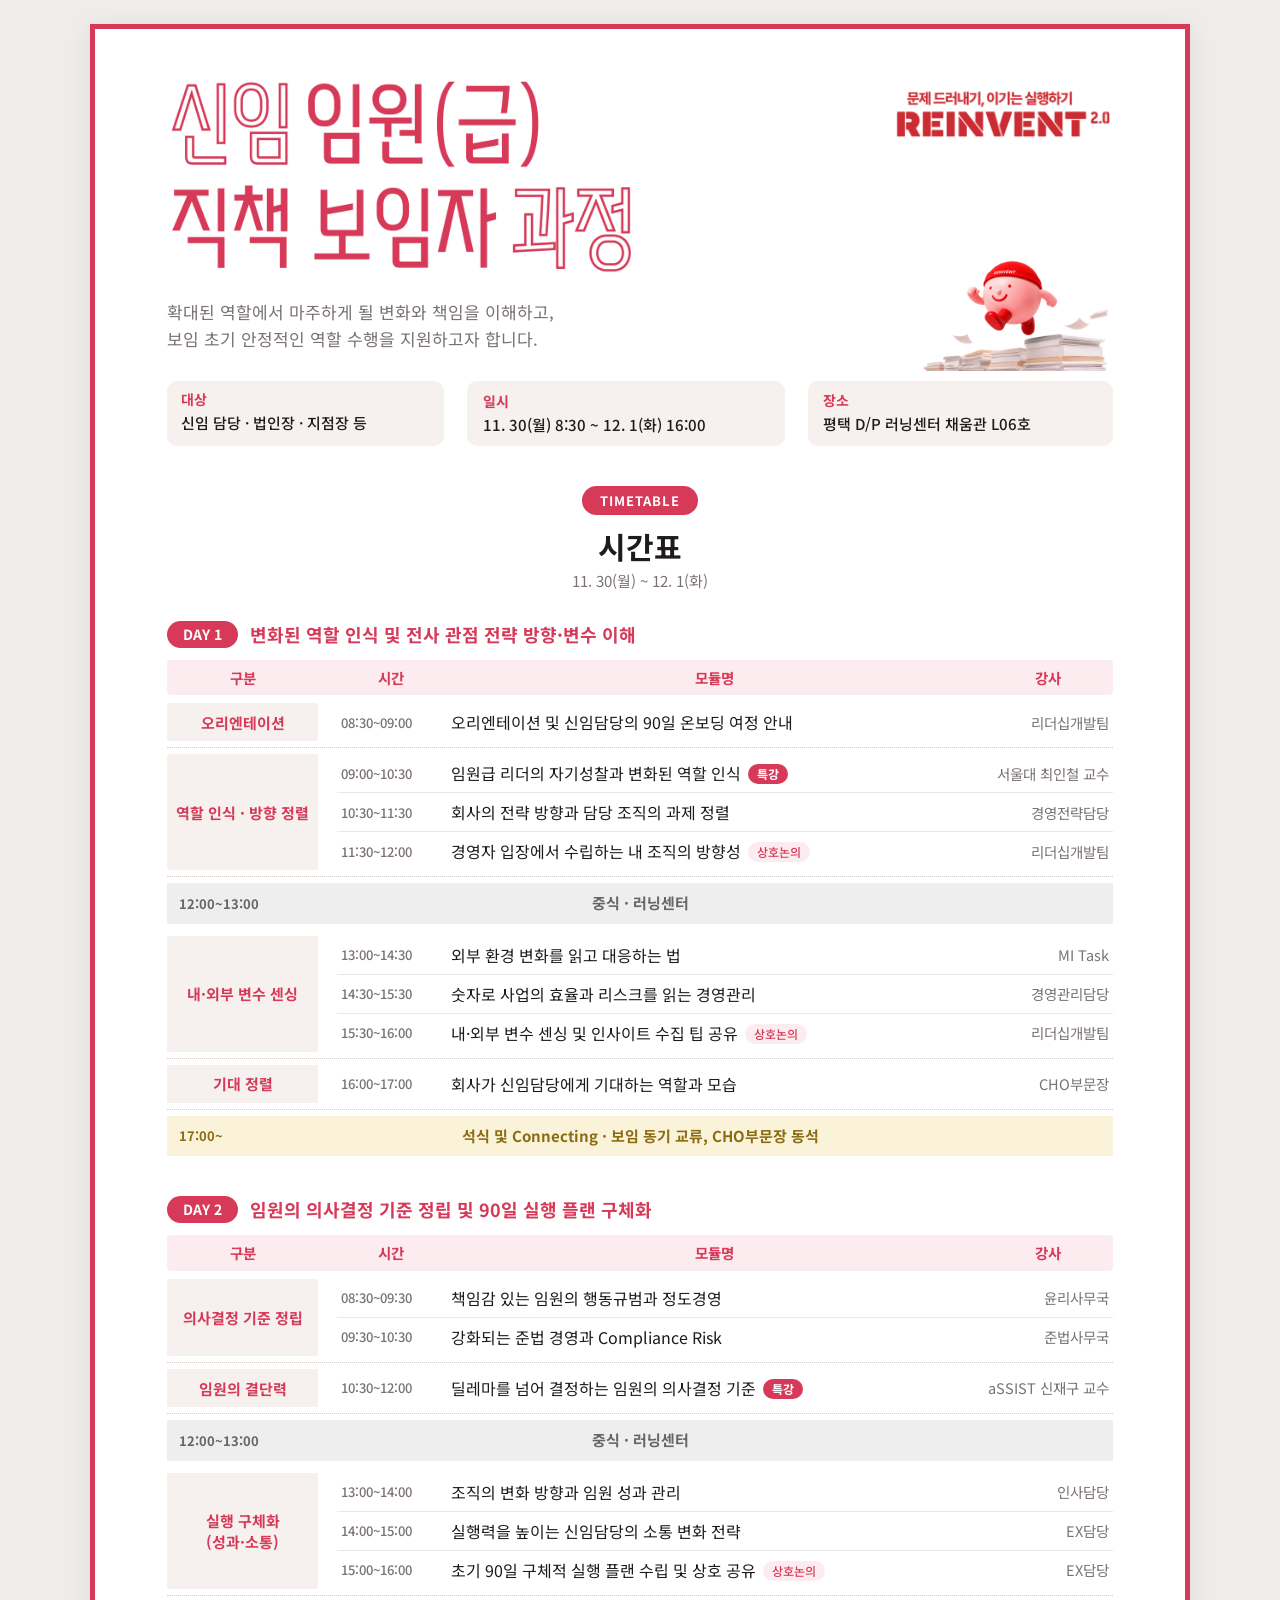
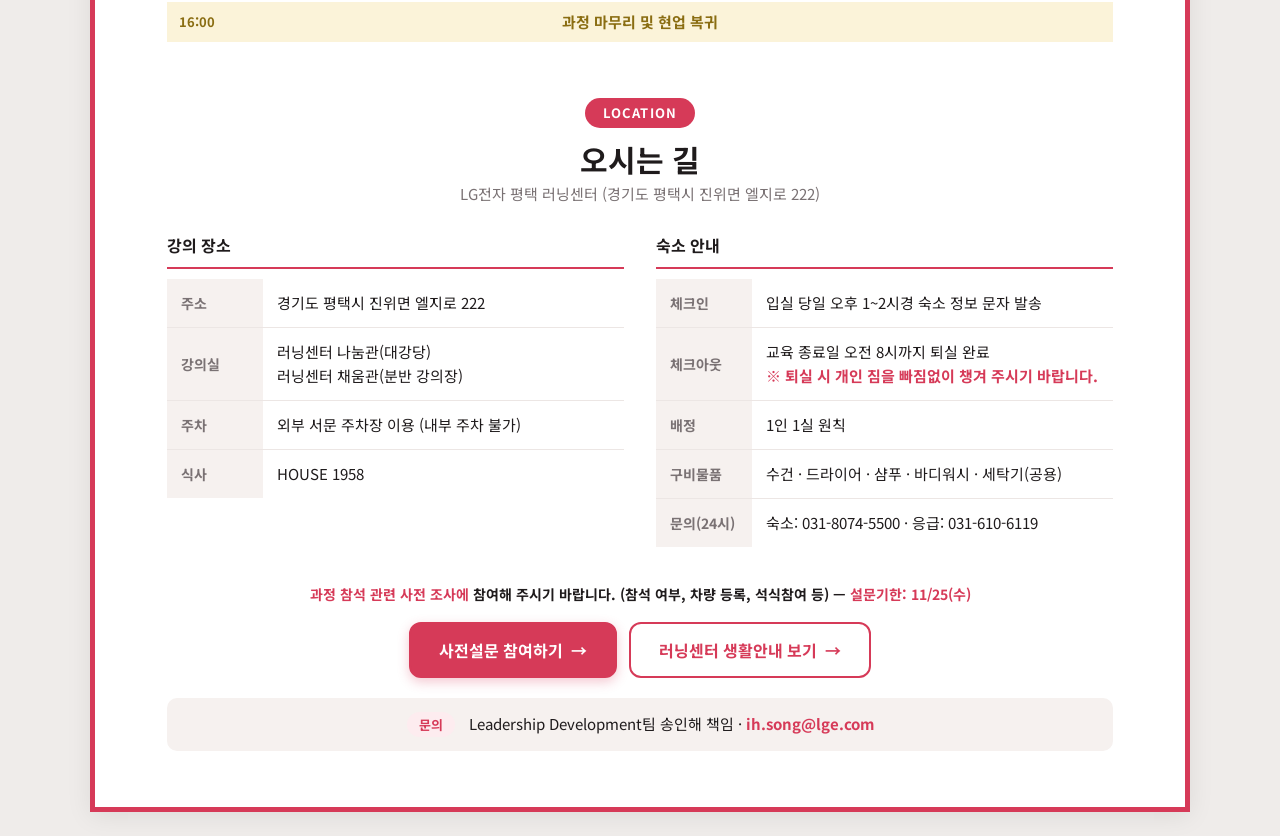
==== NEL27/index.html @ 6c291bde "Update index.html" ====
<!doctype html>
<html lang="ko"><head><meta charset="utf-8">
<meta name="viewport" content="width=device-width,initial-scale=1">
<title>신임 임원(급) 직책 보임자 과정</title>
<link href="https://fonts.googleapis.com/css2?family=Noto+Sans+KR:wght@400;500;700&display=swap" rel="stylesheet">
<style>
:root{--acc:#d63a58;--chip-l:#fdecef;--soft:#f6f1ef;--meal:#fbf3d9;--mealink:#8a6d12;--ink:#1f1b1c;--mute:#7a7274;--line:#ece6e4;--dot:#d5cdca}
*{box-sizing:border-box}
body{margin:0;background:#efecea;color:var(--ink);font-family:'Noto Sans KR','Malgun Gothic',system-ui,sans-serif;line-height:1.5;word-break:keep-all;padding:24px 12px}
.page{max-width:1100px;margin:0 auto;background:#fff;border:5px solid var(--acc);padding:clamp(24px,3.6vw,48px) clamp(20px,6vw,72px) clamp(28px,4.6vw,56px);box-shadow:0 4px 24px rgba(0,0,0,.08)}
/* header */
.head{display:grid;grid-template-columns:1fr auto;grid-template-areas:"title side" "lead side";column-gap:24px;align-items:start}
.head .title{grid-area:title;width:min(100%,470px);height:auto;display:block}
.head .lead{grid-area:lead;margin:18px 0 0;color:var(--mute);font-size:clamp(12.5px,1.7vw,17px);line-height:1.6}
.head .side{grid-area:side;width:clamp(96px,22vw,230px);display:flex;flex-direction:column;align-items:flex-end;justify-content:space-between;gap:10px;align-self:stretch;margin-bottom:-18px}
.head .side img{width:100%;height:auto;display:block}
.head .side .mascot{width:88%}
/* info */
.info{display:grid;grid-template-columns:1fr 1.15fr 1.1fr;gap:2.4%;margin:28px 0 40px}
.info div{background:var(--soft);border-radius:10px;padding:3.2% 5%}
.info dt{color:var(--acc);font-weight:700;font-size:clamp(11px,1.7vw,14px)}
.info dd{margin:2px 0 0;font-weight:500;font-size:clamp(11px,1.4vw,15px);line-height:1.45;white-space:nowrap}
/* day */
.day{margin-bottom:40px}
.tt .sec-head{margin-bottom:28px}
.dayhead{display:flex;align-items:center;gap:12px;margin-bottom:12px}
.pill{background:var(--acc);color:#fff;font-weight:700;font-size:clamp(11px,1.8vw,14px);border-radius:999px;padding:3px 16px;white-space:nowrap}
.theme{color:var(--acc);font-weight:700;font-size:clamp(12px,1.7vw,18px)}
.mark{margin:6px 0 8px;text-align:right;color:var(--acc);font-weight:500;font-size:clamp(11px,1.7vw,14px)}
.grp{display:grid;grid-template-columns:16% 1fr;gap:2%;padding:6px 0;border-bottom:1.5px dotted var(--dot)}
.grp:last-child{border-bottom:0}
.grp h3{margin:0;background:var(--soft);color:var(--acc);font-weight:700;font-size:clamp(11px,1.5vw,15px);display:flex;align-items:center;justify-content:center;text-align:center;line-height:1.4;padding:6px;border-radius:2px}
ul{list-style:none;margin:0;padding:0}
li{display:flex;justify-content:space-between;align-items:center;gap:10px;padding:7px 4px;border-top:1px solid var(--line);font-size:clamp(11.5px,1.6vw,16px)}
li:first-child{border-top:0}
li .t{flex:none;width:clamp(70px,9.4vw,100px);color:var(--mute);font-weight:500;font-size:clamp(10.5px,1.3vw,13px);white-space:nowrap}
li .n{flex:1}
li .w{color:var(--mute);font-size:clamp(11px,1.5vw,14.5px);text-align:right;white-space:nowrap;flex:none}
.chip{display:inline-block;font-size:clamp(10px,1.5vw,12px);font-weight:700;padding:1px 9px;border-radius:999px;margin-left:7px;vertical-align:1px;white-space:nowrap}
.chip.ts{background:var(--acc);color:#fff}
.chip.sp{background:var(--chip-l);color:var(--acc);font-weight:500}
.band{background:var(--meal);color:var(--mealink);font-weight:700;display:grid;grid-template-columns:100px 1fr 100px;align-items:center;text-align:center;padding:9px 12px;margin:6px 0;font-size:clamp(12px,2vw,15px)}
.thead{display:grid;grid-template-columns:16% 1fr;gap:2%;margin-bottom:2px;background:var(--chip-l);color:var(--acc);font-weight:700;font-size:clamp(11px,1.45vw,14.5px);border-radius:4px;padding:7px 0}
.thead .hc{text-align:center}
.thead .hr{display:flex;gap:10px;padding:0 4px}
.thead .t{flex:none;width:clamp(70px,9.4vw,100px);text-align:center} .thead .n{flex:1;text-align:center} .thead .w{flex:none;width:clamp(96px,15vw,122px);text-align:center}
.band.lunch{background:#eeeeee;color:#666666}
.band .bt{text-align:left;font-size:clamp(11px,1.7vw,13px)}
.endnote{margin:8px 0 0;text-align:right;color:var(--acc);font-weight:500;font-size:clamp(11px,1.7vw,14px)}
@media(max-width:560px){
  .thead{display:none}
  body{padding:0} .page{border-width:4px;box-shadow:none}
  .grp{grid-template-columns:1fr;gap:0}
  .grp h3{justify-content:flex-start;padding:6px 10px;margin-bottom:2px}
  li{flex-direction:column;align-items:flex-start;gap:2px}
  li .t{width:auto;font-size:12px} li .n{flex:none} li .w{text-align:left;white-space:normal}
  .band{grid-template-columns:1fr;gap:2px;text-align:center} .band .bt{text-align:center}

  .dayhead{flex-wrap:wrap;gap:6px}
  .info{grid-template-columns:1fr;gap:8px} .info div{padding:10px 14px} .info dd{font-size:13px;white-space:normal}
  .head .side{justify-content:flex-start;align-self:start;margin-bottom:0}
  .head{grid-template-areas:"title side" "lead lead"} .head .lead{margin-top:10px}
}

.sec{margin-top:56px}
.sec-head{text-align:center;margin:0 0 28px}
.sec-pill{display:inline-block;background:var(--acc);color:#fff;font-weight:700;font-size:13px;letter-spacing:.08em;padding:5px 18px;border-radius:999px}
.sec-title{font-size:clamp(22px,3vw,30px);font-weight:700;margin:12px 0 4px;line-height:1.3}
.sec-sub{margin:0;color:var(--mute);font-size:clamp(12.5px,1.6vw,15px)}
.loc-grid{display:grid;grid-template-columns:1fr 1fr;gap:32px}
.loc-col h3{margin:0 0 10px;padding-bottom:10px;border-bottom:2px solid var(--acc);font-size:clamp(14px,1.7vw,16px)}
.loc-col dl{margin:0}
.loc-col .r{display:grid;grid-template-columns:96px 1fr;border-bottom:1px solid var(--line)}
.loc-col .r:last-child{border-bottom:0}
.loc-col dt{background:var(--soft);color:var(--mute);font-weight:700;font-size:clamp(12px,1.4vw,14px);padding:12px 14px;display:flex;align-items:center}
.loc-col dd{margin:0;padding:12px 14px;font-size:clamp(12.5px,1.5vw,15px);line-height:1.6}
.warn{color:var(--acc);font-weight:700}
.notice{text-align:center;margin:36px 0 0;font-weight:700;line-height:1.6;font-size:clamp(11px,1.35vw,14px);white-space:nowrap}
.notice .hl{color:var(--acc)}
.actions{display:flex;justify-content:center;gap:12px;flex-wrap:wrap;margin:16px 0 20px}
.btn{display:inline-flex;align-items:center;gap:8px;padding:14px 28px;border-radius:12px;border:2px solid var(--acc);color:var(--acc);background:#fff;font-weight:700;font-size:clamp(14px,1.7vw,16px);text-decoration:none;cursor:pointer;transition:transform .15s,box-shadow .15s}
.btn:hover{transform:translateY(-1px);box-shadow:0 6px 16px rgba(214,58,88,.22)}
.btn.primary{background:var(--acc);color:#fff;box-shadow:0 4px 12px rgba(214,58,88,.28)}
.btn:focus-visible{outline:3px solid #f2b6c2;outline-offset:2px}
.contact{display:flex;align-items:center;justify-content:center;gap:14px;flex-wrap:wrap;background:var(--soft);border-radius:10px;padding:14px 20px;text-align:center}
.contact .ct{background:var(--chip-l);color:var(--acc);font-weight:700;font-size:13px;padding:3px 12px;border-radius:999px}
.contact p{margin:0;font-size:clamp(13px,1.6vw,15px)}
.contact a{color:var(--acc);font-weight:700;text-decoration:none}
.contact a:hover{text-decoration:underline}
.overlay{position:fixed;inset:0;background:rgba(20,15,16,.4);opacity:0;pointer-events:none;transition:opacity .25s;z-index:900}
.overlay.open{opacity:1;pointer-events:auto}
.drawer{position:fixed;top:0;right:0;height:100%;width:max(50vw,480px);max-width:100vw;background:#fff;box-shadow:-8px 0 32px rgba(0,0,0,.22);transform:translateX(100%);visibility:hidden;transition:transform .3s ease,visibility 0s linear .3s;z-index:1000;display:flex;flex-direction:column}
.drawer.open{transform:translateX(0);visibility:visible;transition:transform .3s ease}
.d-head{display:flex;align-items:center;justify-content:space-between;gap:12px;padding:12px 16px;border-bottom:1px solid var(--line);font-size:15px}
.d-tools{display:flex;align-items:center;gap:14px}
.d-tools a{color:var(--acc);font-weight:700;font-size:13px;text-decoration:none;white-space:nowrap}
.d-tools a:hover{text-decoration:underline}
.d-tools button{border:0;background:var(--soft);width:34px;height:34px;border-radius:50%;font-size:16px;cursor:pointer;color:var(--ink)}
.d-tools button:hover{background:var(--chip-l);color:var(--acc)}
.drawer iframe{flex:1;width:100%;border:0;background:#fff}
.d-foot{margin:0;padding:8px 16px;font-size:12px;color:var(--mute);background:var(--soft);text-align:center}
@media(max-width:700px){.notice{white-space:normal;font-size:12.5px}.loc-grid{grid-template-columns:1fr;gap:28px}.drawer{width:100vw}.sec{margin-top:44px}.btn{width:100%;justify-content:center}}
@media print{.overlay,.drawer{display:none}}

@media print{body{background:#fff;padding:0}.page{box-shadow:none;max-width:none;border-width:4px}@page{size:A4;margin:0}}
</style></head>
<body><main class="page">
  <div class="head">
    <img class="title" alt="신임 임원(급) 직책 보임자 과정" src="[data-uri]">
    <p class="lead">확대된 역할에서 마주하게 될 변화와 책임을 이해하고,<br>보임 초기 안정적인 역할 수행을 지원하고자 합니다.</p>
    <div class="side">
      <img class="logo" alt="REINVENT 2.0 문제 드러내기, 이기는 실행하기" src="[data-uri]">
      <img class="mascot" alt="" src="[data-uri]">
    </div>
  </div>
  <dl class="info">
    <div><dt>대상</dt><dd>신임 담당 · 법인장 · 지점장 등</dd></div>
    <div><dt>일시</dt><dd>11. 30(월) 8:30 ~ 12. 1(화) 16:00</dd></div>
    <div><dt>장소</dt><dd>평택 D/P 러닝센터 채움관 L06호</dd></div>
  </dl>
  <section class="tt"><div class="sec-head"><span class="sec-pill">TIMETABLE</span><h2 class="sec-title">시간표</h2><p class="sec-sub">11. 30(월) ~ 12. 1(화)</p></div>
  <section class="day">
  <div class="dayhead"><span class="pill">DAY 1</span><span class="theme">변화된 역할 인식 및 전사 관점 전략 방향·변수 이해</span></div>
  <div class="thead"><span class="hc">구분</span><div class="hr"><span class="t">시간</span><span class="n">모듈명</span><span class="w">강사</span></div></div>
  <div class="grp"><h3>오리엔테이션</h3><ul><li><span class="t">08:30~09:00</span><span class="n">오리엔테이션 및 신임담당의 90일 온보딩 여정 안내</span><span class="w">리더십개발팀</span></li></ul></div><div class="grp"><h3>역할 인식 · 방향 정렬</h3><ul><li><span class="t">09:00~10:30</span><span class="n">임원급 리더의 자기성찰과 변화된 역할 인식<span class="chip ts">특강</span></span><span class="w">서울대 최인철 교수</span></li><li><span class="t">10:30~11:30</span><span class="n">회사의 전략 방향과 담당 조직의 과제 정렬</span><span class="w">경영전략담당</span></li><li><span class="t">11:30~12:00</span><span class="n">경영자 입장에서 수립하는 내 조직의 방향성<span class="chip sp">상호논의</span></span><span class="w">리더십개발팀</span></li></ul></div><div class="band lunch"><span class="bt">12:00~13:00</span><span class="bx">중식 · 러닝센터</span></div><div class="grp"><h3>내·외부 변수 센싱</h3><ul><li><span class="t">13:00~14:30</span><span class="n">외부 환경 변화를 읽고 대응하는 법</span><span class="w">MI Task</span></li><li><span class="t">14:30~15:30</span><span class="n">숫자로 사업의 효율과 리스크를 읽는 경영관리</span><span class="w">경영관리담당</span></li><li><span class="t">15:30~16:00</span><span class="n">내·외부 변수 센싱 및 인사이트 수집 팁 공유<span class="chip sp">상호논의</span></span><span class="w">리더십개발팀</span></li></ul></div><div class="grp"><h3>기대 정렬</h3><ul><li><span class="t">16:00~17:00</span><span class="n">회사가 신임담당에게 기대하는 역할과 모습</span><span class="w">CHO부문장</span></li></ul></div>
  <div class="band"><span class="bt">17:00~</span><span class="bx">석식 및 Connecting · 보임 동기 교류, CHO부문장 동석</span></div>
  
</section>
  <section class="day">
  <div class="dayhead"><span class="pill">DAY 2</span><span class="theme">임원의 의사결정 기준 정립 및 90일 실행 플랜 구체화</span></div>
  <div class="thead"><span class="hc">구분</span><div class="hr"><span class="t">시간</span><span class="n">모듈명</span><span class="w">강사</span></div></div>
  <div class="grp"><h3>의사결정 기준 정립</h3><ul><li><span class="t">08:30~09:30</span><span class="n">책임감 있는 임원의 행동규범과 정도경영</span><span class="w">윤리사무국</span></li><li><span class="t">09:30~10:30</span><span class="n">강화되는 준법 경영과 Compliance Risk</span><span class="w">준법사무국</span></li></ul></div><div class="grp"><h3>임원의 결단력</h3><ul><li><span class="t">10:30~12:00</span><span class="n">딜레마를 넘어 결정하는 임원의 의사결정 기준<span class="chip ts">특강</span></span><span class="w">aSSIST 신재구 교수</span></li></ul></div><div class="band lunch"><span class="bt">12:00~13:00</span><span class="bx">중식 · 러닝센터</span></div><div class="grp"><h3>실행 구체화<br>(성과·소통)</h3><ul><li><span class="t">13:00~14:00</span><span class="n">조직의 변화 방향과 임원 성과 관리</span><span class="w">인사담당</span></li><li><span class="t">14:00~15:00</span><span class="n">실행력을 높이는 신임담당의 소통 변화 전략</span><span class="w">EX담당</span></li><li><span class="t">15:00~16:00</span><span class="n">초기 90일 구체적 실행 플랜 수립 및 상호 공유<span class="chip sp">상호논의</span></span><span class="w">EX담당</span></li></ul></div>
  <div class="band"><span class="bt">16:00</span><span class="bx">과정 마무리 및 현업 복귀</span></div>
  
</section>
  </section>
  <section class="sec loc"><div class="sec-head"><span class="sec-pill">LOCATION</span><h2 class="sec-title">오시는 길</h2><p class="sec-sub">LG전자 평택 러닝센터 (경기도 평택시 진위면 엘지로 222)</p></div>
  <div class="loc-grid">
    <div class="loc-col"><h3>강의 장소</h3><dl><div class="r"><dt>주소</dt><dd>경기도 평택시 진위면 엘지로 222</dd></div><div class="r"><dt>강의실</dt><dd>러닝센터 나눔관(대강당)<br>러닝센터 채움관(분반 강의장)</dd></div><div class="r"><dt>주차</dt><dd>외부 서문 주차장 이용 (내부 주차 불가)</dd></div><div class="r"><dt>식사</dt><dd>HOUSE 1958</dd></div></dl></div>
    <div class="loc-col"><h3>숙소 안내</h3><dl><div class="r"><dt>체크인</dt><dd>입실 당일 오후 1~2시경 숙소 정보 문자 발송</dd></div><div class="r"><dt>체크아웃</dt><dd>교육 종료일 오전 8시까지 퇴실 완료<br><strong class="warn">※ 퇴실 시 개인 짐을 빠짐없이 챙겨 주시기 바랍니다.</strong></dd></div><div class="r"><dt>배정</dt><dd>1인 1실 원칙</dd></div><div class="r"><dt>구비물품</dt><dd>수건 · 드라이어 · 샴푸 · 바디워시 · 세탁기(공용)</dd></div><div class="r"><dt>문의(24시)</dt><dd>숙소: 031-8074-5500 · 응급: 031-610-6119</dd></div></dl></div>
  </div>
  <p class="notice"><span class="hl">과정 참석 관련 사전 조사에</span> 참여해 주시기 바랍니다. (참석 여부, 차량 등록, 석식참여 등) — <span class="hl">설문기한: 11/25(수)</span></p>
  <div class="actions">
    <a class="btn primary" href="https://moaform.com/q/GdDBwv" target="_blank" rel="noopener" data-drawer data-title="사전설문 참여하기">사전설문 참여하기 <span aria-hidden="true">→</span></a>
    <a class="btn" href="https://lgehqex.github.io/learningcenter/" target="_blank" rel="noopener" data-drawer data-title="러닝센터 생활안내">러닝센터 생활안내 보기 <span aria-hidden="true">→</span></a>
  </div>
  <div class="contact"><span class="ct">문의</span><p>Leadership Development팀 송인해 책임 · <a href="mailto:ih.song@lge.com">ih.song@lge.com</a></p></div>
</section>
</main>
<div class="overlay" id="overlay"></div>
<aside class="drawer" id="drawer" role="dialog" aria-modal="true" aria-labelledby="drawerTitle" aria-hidden="true">
  <div class="d-head"><strong id="drawerTitle"></strong>
    <div class="d-tools"><a id="drawerExt" href="#" target="_blank" rel="noopener">새 창으로 열기 ↗</a><button type="button" id="drawerClose" aria-label="닫기">✕</button></div></div>
  <iframe id="drawerFrame" title="" src="about:blank"></iframe>
  <p class="d-foot">화면이 표시되지 않으면 위의 '새 창으로 열기'를 눌러 주세요.</p>
</aside>
<script>
(function(){
  var drawer=document.getElementById('drawer'),overlay=document.getElementById('overlay'),
      frame=document.getElementById('drawerFrame'),title=document.getElementById('drawerTitle'),
      ext=document.getElementById('drawerExt'),closeBtn=document.getElementById('drawerClose'),last=null;
  function open(url,t,trigger){
    last=trigger||null;title.textContent=t;frame.title=t;ext.href=url;
    if(frame.getAttribute('data-src')!==url){frame.src=url;frame.setAttribute('data-src',url);}
    drawer.classList.add('open');overlay.classList.add('open');drawer.setAttribute('aria-hidden','false');
    document.body.style.overflow='hidden';closeBtn.focus();
  }
  function close(){
    drawer.classList.remove('open');overlay.classList.remove('open');drawer.setAttribute('aria-hidden','true');
    document.body.style.overflow='';if(last)last.focus();
  }
  document.querySelectorAll('[data-drawer]').forEach(function(a){
    a.addEventListener('click',function(e){e.preventDefault();open(a.href,a.getAttribute('data-title')||a.textContent,a);});
  });
  closeBtn.addEventListener('click',close);overlay.addEventListener('click',close);
  document.addEventListener('keydown',function(e){if(e.key==='Escape'&&drawer.classList.contains('open'))close();});
})();
</script></body></html>
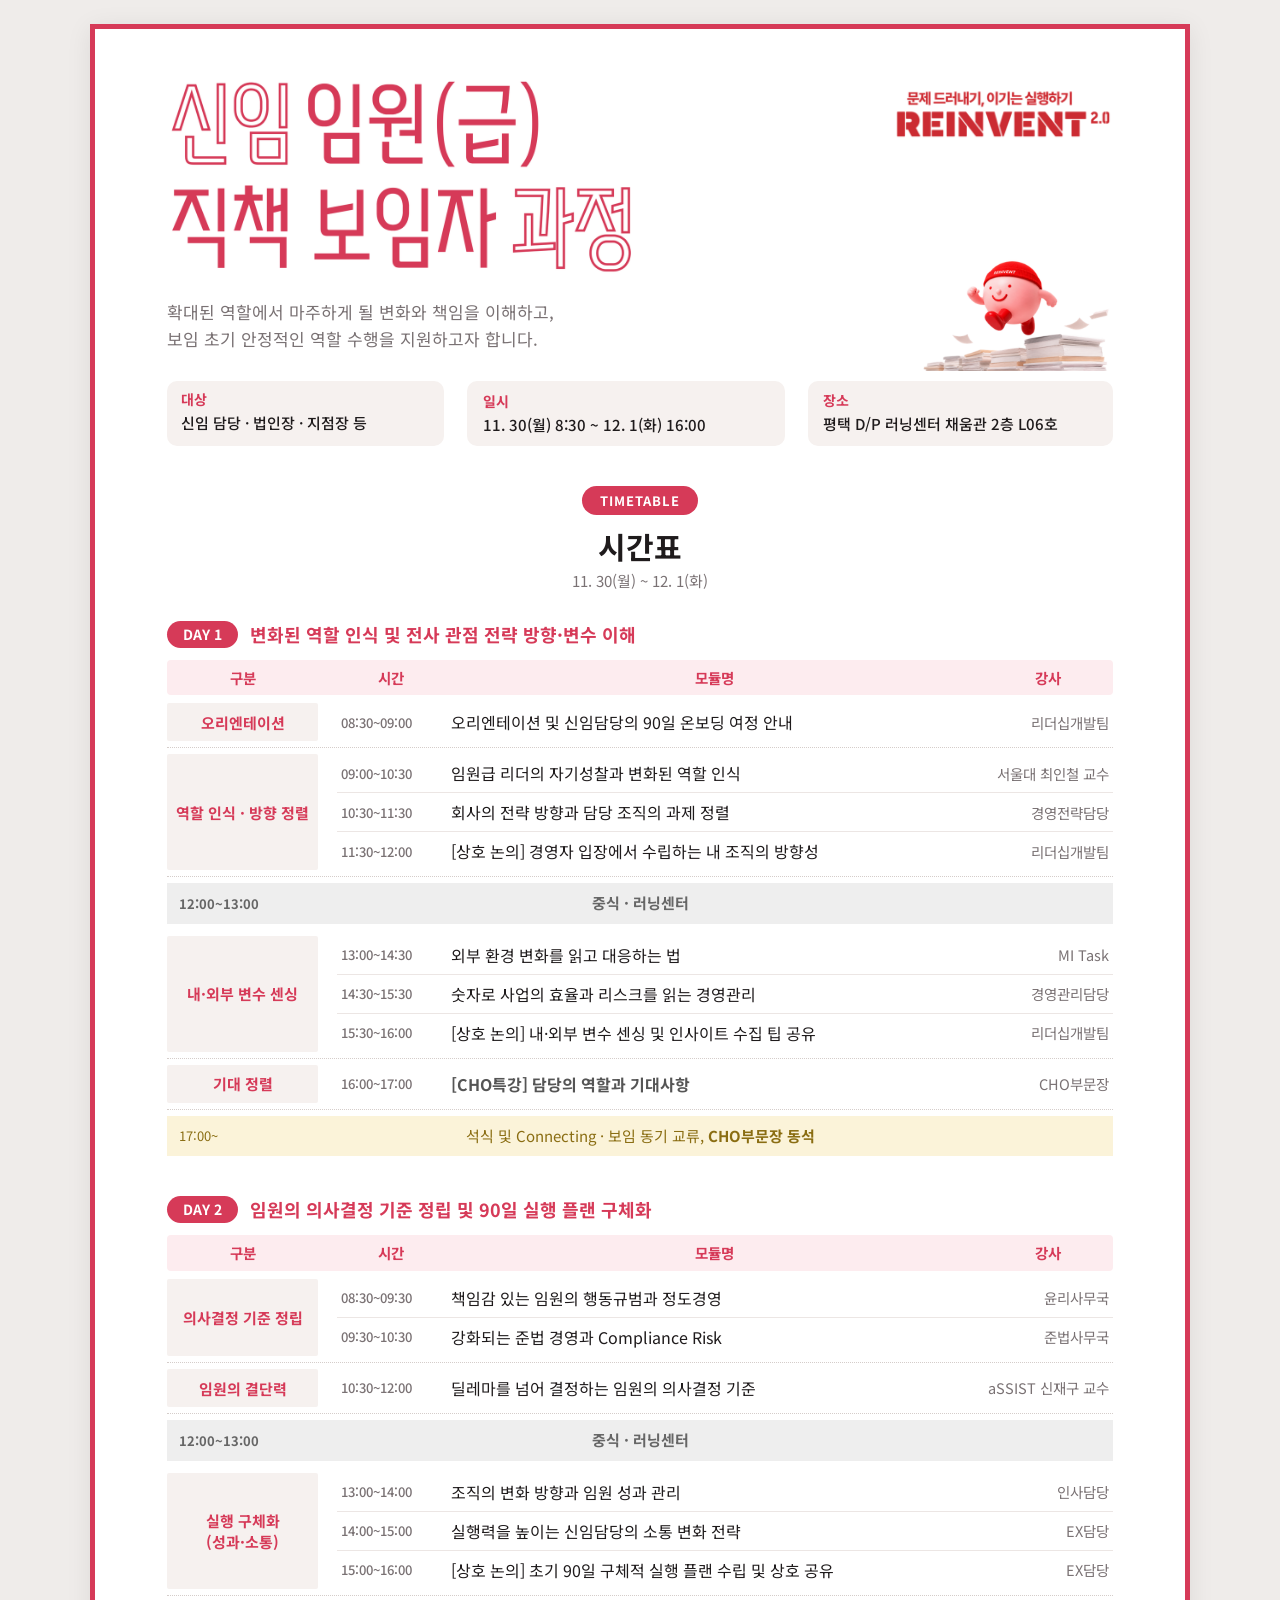
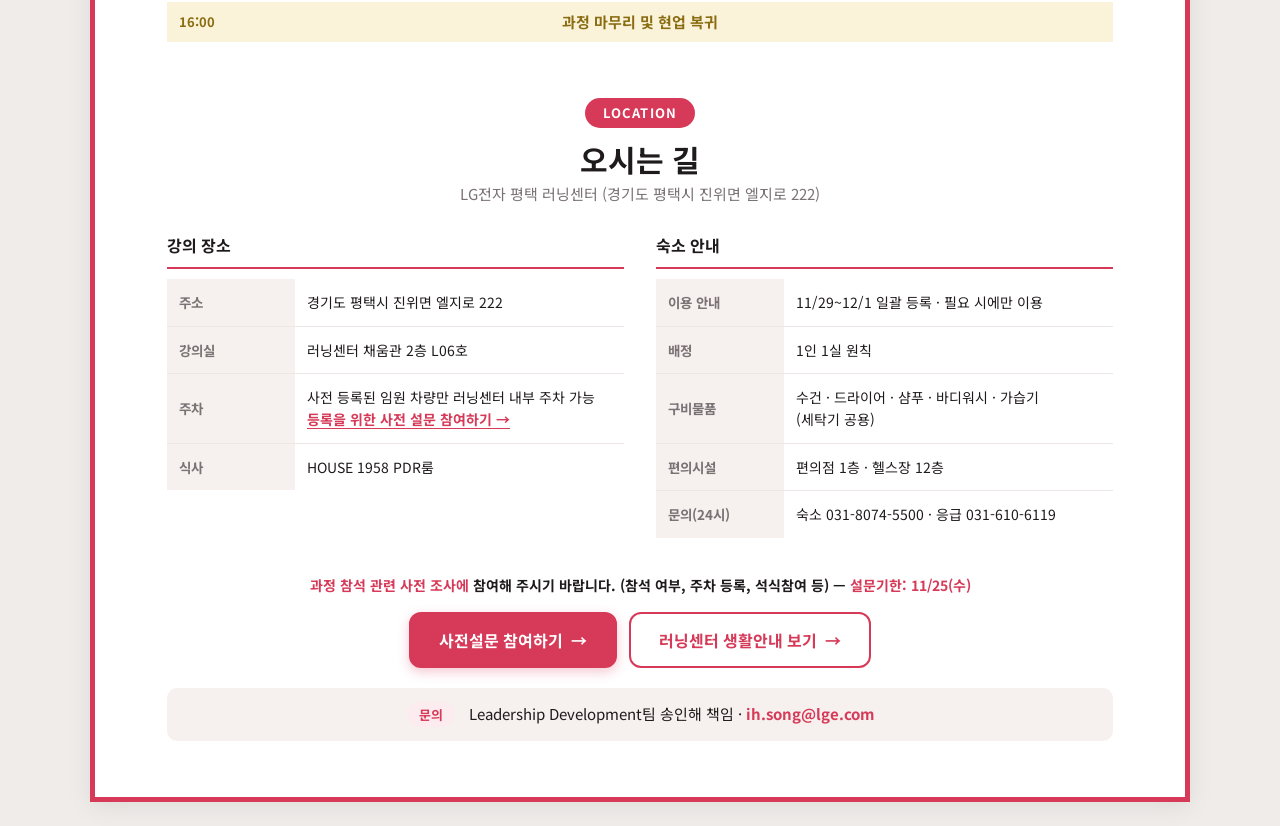
==== commit 45959a98: "Update index.html" ====
--- a/NEL27/index.html
+++ b/NEL27/index.html
@@ -37,6 +37,7 @@
 li .n{flex:1}
 li .w{color:var(--mute);font-size:clamp(11px,1.5vw,14.5px);text-align:right;white-space:nowrap;flex:none}
 .chip{display:inline-block;font-size:clamp(10px,1.5vw,12px);font-weight:700;padding:1px 9px;border-radius:999px;margin-left:7px;vertical-align:1px;white-space:nowrap}
+li.cho .n{font-weight:700;color:#555}
 .chip.ts{background:var(--acc);color:#fff}
 .chip.sp{background:var(--chip-l);color:var(--acc);font-weight:500}
 .band{background:var(--meal);color:var(--mealink);font-weight:700;display:grid;grid-template-columns:100px 1fr 100px;align-items:center;text-align:center;padding:9px 12px;margin:6px 0;font-size:clamp(12px,2vw,15px)}
@@ -44,6 +45,8 @@
 .thead .hc{text-align:center}
 .thead .hr{display:flex;gap:10px;padding:0 4px}
 .thead .t{flex:none;width:clamp(70px,9.4vw,100px);text-align:center} .thead .n{flex:1;text-align:center} .thead .w{flex:none;width:clamp(96px,15vw,122px);text-align:center}
+.band.dinner,.band.dinner .bt,.band.dinner .bx{font-weight:400}
+.band.dinner strong{font-weight:700}
 .band.lunch{background:#eeeeee;color:#666666}
 .band .bt{text-align:left;font-size:clamp(11px,1.7vw,13px)}
 .endnote{margin:8px 0 0;text-align:right;color:var(--acc);font-weight:500;font-size:clamp(11px,1.7vw,14px)}
@@ -70,11 +73,13 @@
 .loc-grid{display:grid;grid-template-columns:1fr 1fr;gap:32px}
 .loc-col h3{margin:0 0 10px;padding-bottom:10px;border-bottom:2px solid var(--acc);font-size:clamp(14px,1.7vw,16px)}
 .loc-col dl{margin:0}
-.loc-col .r{display:grid;grid-template-columns:96px 1fr;border-bottom:1px solid var(--line)}
+.loc-col .r{display:grid;grid-template-columns:clamp(96px,10vw,132px) 1fr;border-bottom:1px solid var(--line)}
 .loc-col .r:last-child{border-bottom:0}
-.loc-col dt{background:var(--soft);color:var(--mute);font-weight:700;font-size:clamp(12px,1.4vw,14px);padding:12px 14px;display:flex;align-items:center}
-.loc-col dd{margin:0;padding:12px 14px;font-size:clamp(12.5px,1.5vw,15px);line-height:1.6}
+.loc-col dt{background:var(--soft);color:var(--mute);font-weight:700;font-size:clamp(12px,1.3vw,13.5px);padding:12px 12px;display:flex;align-items:center;white-space:nowrap}
+.loc-col dd{align-self:center;margin:0;padding:12px 12px;font-size:clamp(12.5px,1.3vw,14px);line-height:1.6}
 .warn{color:var(--acc);font-weight:700}
+.inlink{color:var(--acc);font-weight:700;text-decoration:underline;text-underline-offset:3px;cursor:pointer}
+.inlink:hover{opacity:.8}
 .notice{text-align:center;margin:36px 0 0;font-weight:700;line-height:1.6;font-size:clamp(11px,1.35vw,14px);white-space:nowrap}
 .notice .hl{color:var(--acc)}
 .actions{display:flex;justify-content:center;gap:12px;flex-wrap:wrap;margin:16px 0 20px}
@@ -116,30 +121,30 @@
   <dl class="info">
     <div><dt>대상</dt><dd>신임 담당 · 법인장 · 지점장 등</dd></div>
     <div><dt>일시</dt><dd>11. 30(월) 8:30 ~ 12. 1(화) 16:00</dd></div>
-    <div><dt>장소</dt><dd>평택 D/P 러닝센터 채움관 L06호</dd></div>
+    <div><dt>장소</dt><dd>평택 D/P 러닝센터 채움관 2층 L06호</dd></div>
   </dl>
   <section class="tt"><div class="sec-head"><span class="sec-pill">TIMETABLE</span><h2 class="sec-title">시간표</h2><p class="sec-sub">11. 30(월) ~ 12. 1(화)</p></div>
   <section class="day">
   <div class="dayhead"><span class="pill">DAY 1</span><span class="theme">변화된 역할 인식 및 전사 관점 전략 방향·변수 이해</span></div>
   <div class="thead"><span class="hc">구분</span><div class="hr"><span class="t">시간</span><span class="n">모듈명</span><span class="w">강사</span></div></div>
-  <div class="grp"><h3>오리엔테이션</h3><ul><li><span class="t">08:30~09:00</span><span class="n">오리엔테이션 및 신임담당의 90일 온보딩 여정 안내</span><span class="w">리더십개발팀</span></li></ul></div><div class="grp"><h3>역할 인식 · 방향 정렬</h3><ul><li><span class="t">09:00~10:30</span><span class="n">임원급 리더의 자기성찰과 변화된 역할 인식<span class="chip ts">특강</span></span><span class="w">서울대 최인철 교수</span></li><li><span class="t">10:30~11:30</span><span class="n">회사의 전략 방향과 담당 조직의 과제 정렬</span><span class="w">경영전략담당</span></li><li><span class="t">11:30~12:00</span><span class="n">경영자 입장에서 수립하는 내 조직의 방향성<span class="chip sp">상호논의</span></span><span class="w">리더십개발팀</span></li></ul></div><div class="band lunch"><span class="bt">12:00~13:00</span><span class="bx">중식 · 러닝센터</span></div><div class="grp"><h3>내·외부 변수 센싱</h3><ul><li><span class="t">13:00~14:30</span><span class="n">외부 환경 변화를 읽고 대응하는 법</span><span class="w">MI Task</span></li><li><span class="t">14:30~15:30</span><span class="n">숫자로 사업의 효율과 리스크를 읽는 경영관리</span><span class="w">경영관리담당</span></li><li><span class="t">15:30~16:00</span><span class="n">내·외부 변수 센싱 및 인사이트 수집 팁 공유<span class="chip sp">상호논의</span></span><span class="w">리더십개발팀</span></li></ul></div><div class="grp"><h3>기대 정렬</h3><ul><li><span class="t">16:00~17:00</span><span class="n">회사가 신임담당에게 기대하는 역할과 모습</span><span class="w">CHO부문장</span></li></ul></div>
-  <div class="band"><span class="bt">17:00~</span><span class="bx">석식 및 Connecting · 보임 동기 교류, CHO부문장 동석</span></div>
+  <div class="grp"><h3>오리엔테이션</h3><ul><li class=""><span class="t">08:30~09:00</span><span class="n">오리엔테이션 및 신임담당의 90일 온보딩 여정 안내</span><span class="w">리더십개발팀</span></li></ul></div><div class="grp"><h3>역할 인식 · 방향 정렬</h3><ul><li class="ts"><span class="t">09:00~10:30</span><span class="n">임원급 리더의 자기성찰과 변화된 역할 인식</span><span class="w">서울대 최인철 교수</span></li><li class=""><span class="t">10:30~11:30</span><span class="n">회사의 전략 방향과 담당 조직의 과제 정렬</span><span class="w">경영전략담당</span></li><li class="sp"><span class="t">11:30~12:00</span><span class="n">[상호 논의] 경영자 입장에서 수립하는 내 조직의 방향성</span><span class="w">리더십개발팀</span></li></ul></div><div class="band lunch"><span class="bt">12:00~13:00</span><span class="bx">중식 · 러닝센터</span></div><div class="grp"><h3>내·외부 변수 센싱</h3><ul><li class=""><span class="t">13:00~14:30</span><span class="n">외부 환경 변화를 읽고 대응하는 법</span><span class="w">MI Task</span></li><li class=""><span class="t">14:30~15:30</span><span class="n">숫자로 사업의 효율과 리스크를 읽는 경영관리</span><span class="w">경영관리담당</span></li><li class="sp"><span class="t">15:30~16:00</span><span class="n">[상호 논의] 내·외부 변수 센싱 및 인사이트 수집 팁 공유</span><span class="w">리더십개발팀</span></li></ul></div><div class="grp"><h3>기대 정렬</h3><ul><li class="cho"><span class="t">16:00~17:00</span><span class="n">[CHO특강] 담당의 역할과 기대사항</span><span class="w">CHO부문장</span></li></ul></div>
+  <div class="band dinner"><span class="bt">17:00~</span><span class="bx">석식 및 Connecting · 보임 동기 교류, <strong>CHO부문장 동석</strong></span></div>
   
 </section>
   <section class="day">
   <div class="dayhead"><span class="pill">DAY 2</span><span class="theme">임원의 의사결정 기준 정립 및 90일 실행 플랜 구체화</span></div>
   <div class="thead"><span class="hc">구분</span><div class="hr"><span class="t">시간</span><span class="n">모듈명</span><span class="w">강사</span></div></div>
-  <div class="grp"><h3>의사결정 기준 정립</h3><ul><li><span class="t">08:30~09:30</span><span class="n">책임감 있는 임원의 행동규범과 정도경영</span><span class="w">윤리사무국</span></li><li><span class="t">09:30~10:30</span><span class="n">강화되는 준법 경영과 Compliance Risk</span><span class="w">준법사무국</span></li></ul></div><div class="grp"><h3>임원의 결단력</h3><ul><li><span class="t">10:30~12:00</span><span class="n">딜레마를 넘어 결정하는 임원의 의사결정 기준<span class="chip ts">특강</span></span><span class="w">aSSIST 신재구 교수</span></li></ul></div><div class="band lunch"><span class="bt">12:00~13:00</span><span class="bx">중식 · 러닝센터</span></div><div class="grp"><h3>실행 구체화<br>(성과·소통)</h3><ul><li><span class="t">13:00~14:00</span><span class="n">조직의 변화 방향과 임원 성과 관리</span><span class="w">인사담당</span></li><li><span class="t">14:00~15:00</span><span class="n">실행력을 높이는 신임담당의 소통 변화 전략</span><span class="w">EX담당</span></li><li><span class="t">15:00~16:00</span><span class="n">초기 90일 구체적 실행 플랜 수립 및 상호 공유<span class="chip sp">상호논의</span></span><span class="w">EX담당</span></li></ul></div>
+  <div class="grp"><h3>의사결정 기준 정립</h3><ul><li class=""><span class="t">08:30~09:30</span><span class="n">책임감 있는 임원의 행동규범과 정도경영</span><span class="w">윤리사무국</span></li><li class=""><span class="t">09:30~10:30</span><span class="n">강화되는 준법 경영과 Compliance Risk</span><span class="w">준법사무국</span></li></ul></div><div class="grp"><h3>임원의 결단력</h3><ul><li class="ts"><span class="t">10:30~12:00</span><span class="n">딜레마를 넘어 결정하는 임원의 의사결정 기준</span><span class="w">aSSIST 신재구 교수</span></li></ul></div><div class="band lunch"><span class="bt">12:00~13:00</span><span class="bx">중식 · 러닝센터</span></div><div class="grp"><h3>실행 구체화<br>(성과·소통)</h3><ul><li class=""><span class="t">13:00~14:00</span><span class="n">조직의 변화 방향과 임원 성과 관리</span><span class="w">인사담당</span></li><li class=""><span class="t">14:00~15:00</span><span class="n">실행력을 높이는 신임담당의 소통 변화 전략</span><span class="w">EX담당</span></li><li class="sp"><span class="t">15:00~16:00</span><span class="n">[상호 논의] 초기 90일 구체적 실행 플랜 수립 및 상호 공유</span><span class="w">EX담당</span></li></ul></div>
   <div class="band"><span class="bt">16:00</span><span class="bx">과정 마무리 및 현업 복귀</span></div>
   
 </section>
   </section>
   <section class="sec loc"><div class="sec-head"><span class="sec-pill">LOCATION</span><h2 class="sec-title">오시는 길</h2><p class="sec-sub">LG전자 평택 러닝센터 (경기도 평택시 진위면 엘지로 222)</p></div>
   <div class="loc-grid">
-    <div class="loc-col"><h3>강의 장소</h3><dl><div class="r"><dt>주소</dt><dd>경기도 평택시 진위면 엘지로 222</dd></div><div class="r"><dt>강의실</dt><dd>러닝센터 나눔관(대강당)<br>러닝센터 채움관(분반 강의장)</dd></div><div class="r"><dt>주차</dt><dd>외부 서문 주차장 이용 (내부 주차 불가)</dd></div><div class="r"><dt>식사</dt><dd>HOUSE 1958</dd></div></dl></div>
-    <div class="loc-col"><h3>숙소 안내</h3><dl><div class="r"><dt>체크인</dt><dd>입실 당일 오후 1~2시경 숙소 정보 문자 발송</dd></div><div class="r"><dt>체크아웃</dt><dd>교육 종료일 오전 8시까지 퇴실 완료<br><strong class="warn">※ 퇴실 시 개인 짐을 빠짐없이 챙겨 주시기 바랍니다.</strong></dd></div><div class="r"><dt>배정</dt><dd>1인 1실 원칙</dd></div><div class="r"><dt>구비물품</dt><dd>수건 · 드라이어 · 샴푸 · 바디워시 · 세탁기(공용)</dd></div><div class="r"><dt>문의(24시)</dt><dd>숙소: 031-8074-5500 · 응급: 031-610-6119</dd></div></dl></div>
+    <div class="loc-col"><h3>강의 장소</h3><dl><div class="r"><dt>주소</dt><dd>경기도 평택시 진위면 엘지로 222</dd></div><div class="r"><dt>강의실</dt><dd>러닝센터 채움관 2층 L06호</dd></div><div class="r"><dt>주차</dt><dd>사전 등록된 임원 차량만 러닝센터 내부 주차 가능<br><a class="inlink" href="https://moaform.com/q/GdDBwv" target="_blank" rel="noopener" data-drawer data-title="사전설문 참여하기">등록을 위한 사전 설문 참여하기 →</a></dd></div><div class="r"><dt>식사</dt><dd>HOUSE 1958 PDR룸</dd></div></dl></div>
+    <div class="loc-col"><h3>숙소 안내</h3><dl><div class="r"><dt>이용 안내</dt><dd>11/29~12/1 일괄 등록 · 필요 시에만 이용</dd></div><div class="r"><dt>배정</dt><dd>1인 1실 원칙</dd></div><div class="r"><dt>구비물품</dt><dd>수건 · 드라이어 · 샴푸 · 바디워시 · 가습기 (세탁기&nbsp;공용)</dd></div><div class="r"><dt>편의시설</dt><dd>편의점 1층 · 헬스장 12층</dd></div><div class="r"><dt>문의(24시)</dt><dd>숙소 031-8074-5500 · 응급 031-610-6119</dd></div></dl></div>
   </div>
-  <p class="notice"><span class="hl">과정 참석 관련 사전 조사에</span> 참여해 주시기 바랍니다. (참석 여부, 차량 등록, 석식참여 등) — <span class="hl">설문기한: 11/25(수)</span></p>
+  <p class="notice"><span class="hl">과정 참석 관련 사전 조사에</span> 참여해 주시기 바랍니다. (참석 여부, 주차 등록, 석식참여 등) — <span class="hl">설문기한: 11/25(수)</span></p>
   <div class="actions">
     <a class="btn primary" href="https://moaform.com/q/GdDBwv" target="_blank" rel="noopener" data-drawer data-title="사전설문 참여하기">사전설문 참여하기 <span aria-hidden="true">→</span></a>
     <a class="btn" href="https://lgehqex.github.io/learningcenter/" target="_blank" rel="noopener" data-drawer data-title="러닝센터 생활안내">러닝센터 생활안내 보기 <span aria-hidden="true">→</span></a>
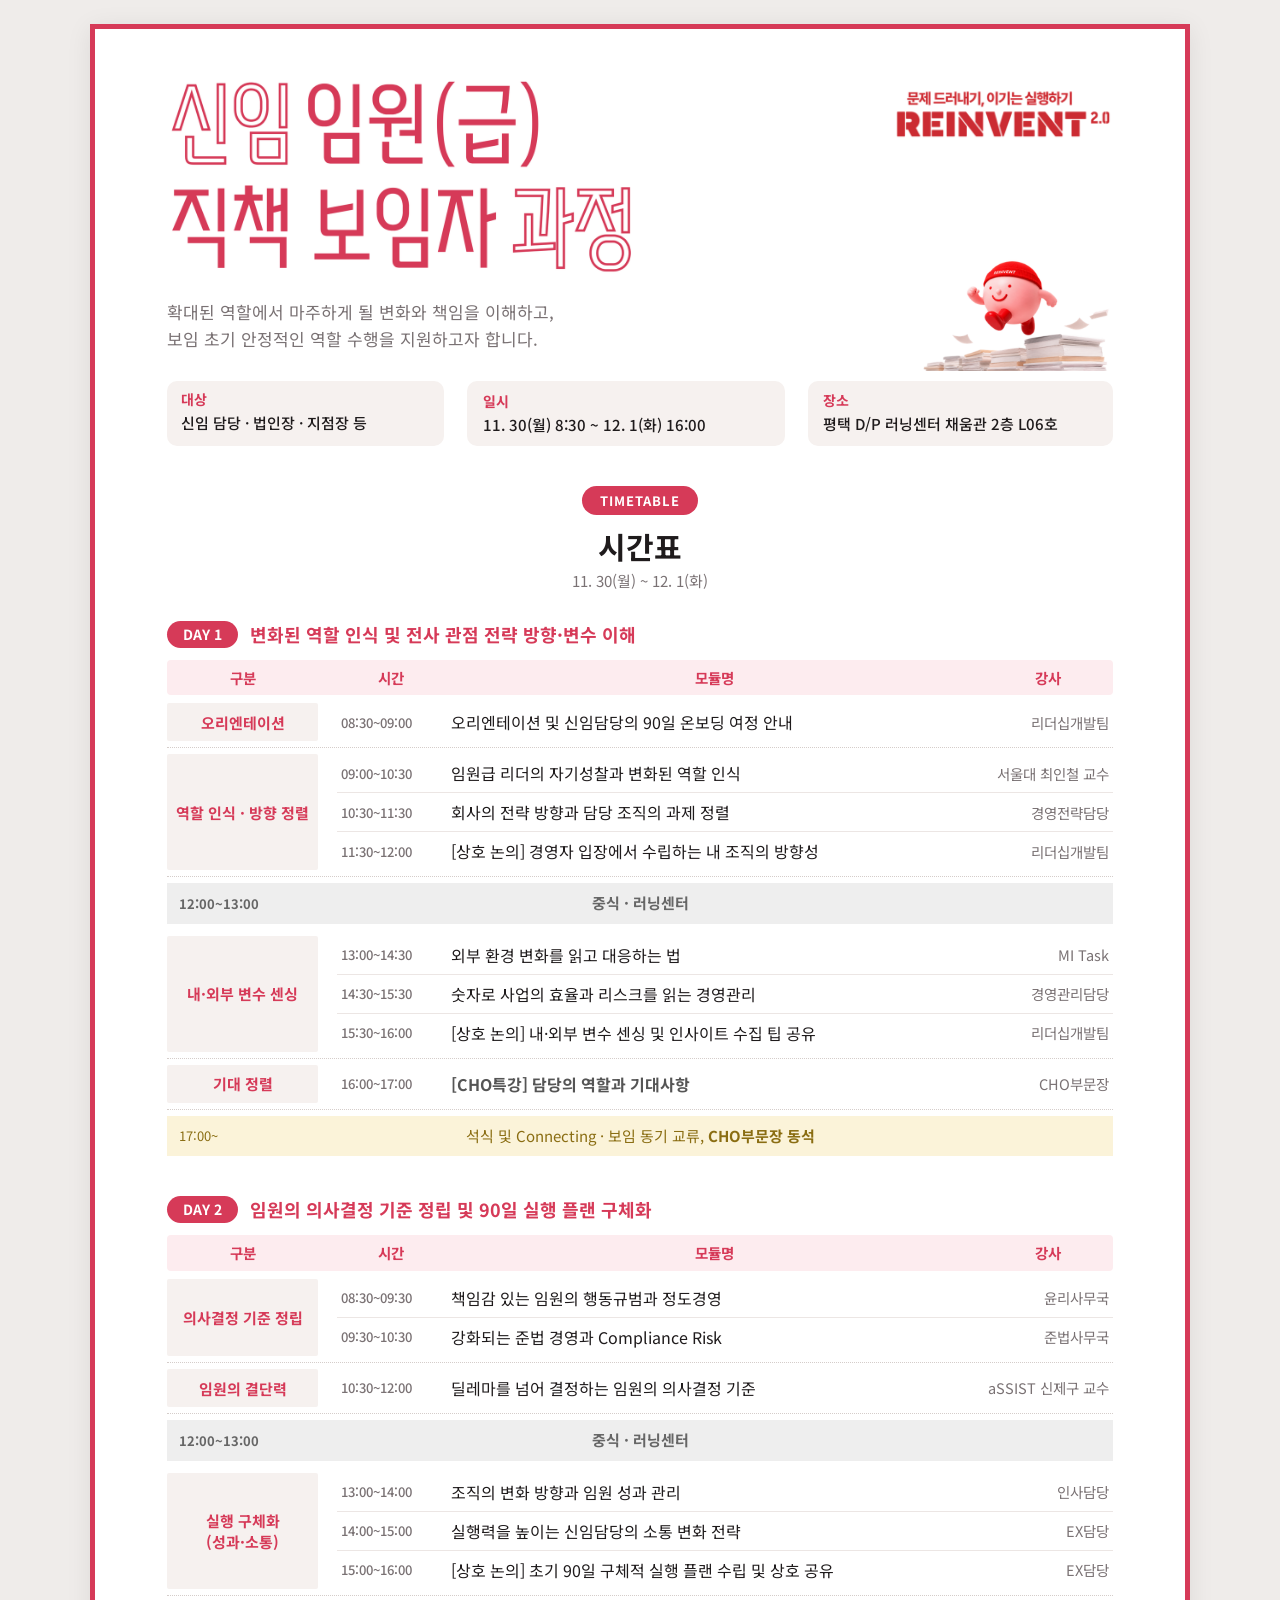
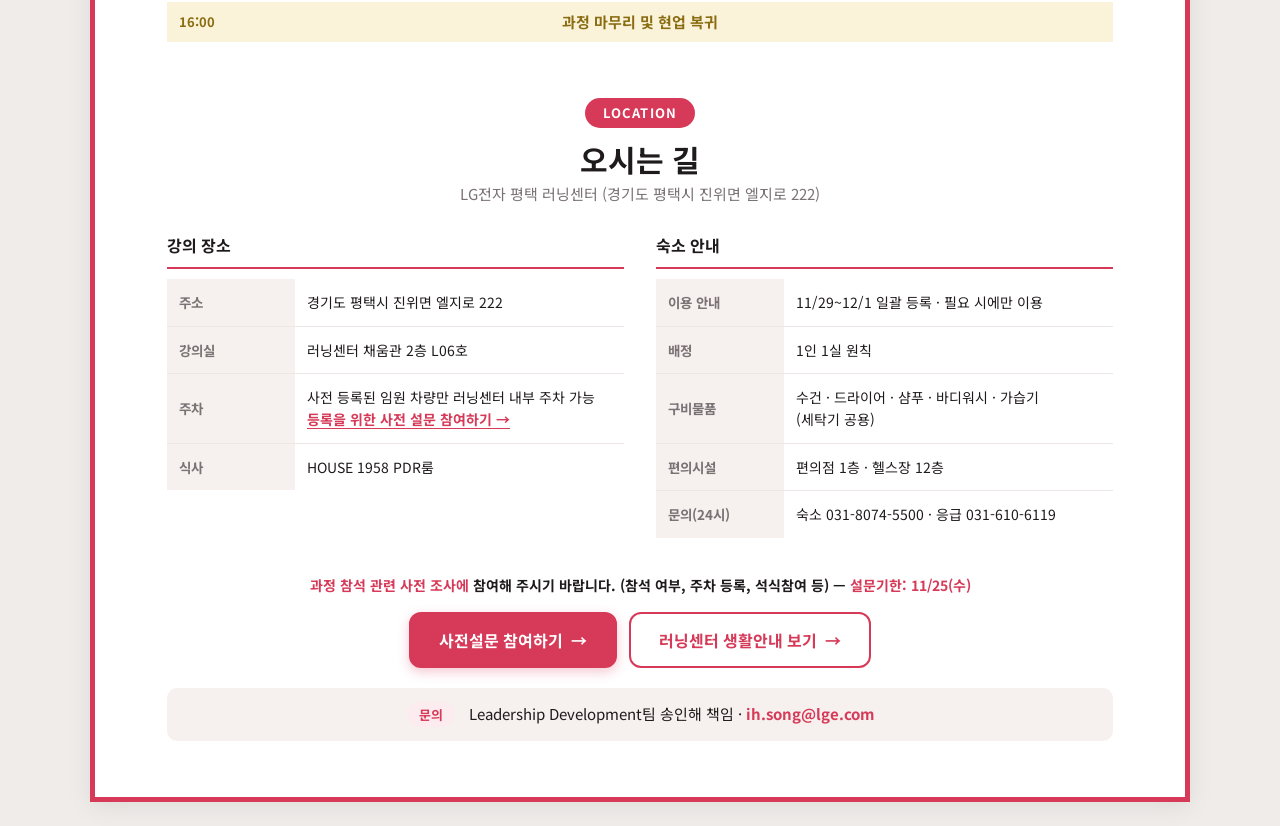
==== commit acf07d3a: "Update index.html" ====
--- a/NEL27/index.html
+++ b/NEL27/index.html
@@ -134,7 +134,7 @@
   <section class="day">
   <div class="dayhead"><span class="pill">DAY 2</span><span class="theme">임원의 의사결정 기준 정립 및 90일 실행 플랜 구체화</span></div>
   <div class="thead"><span class="hc">구분</span><div class="hr"><span class="t">시간</span><span class="n">모듈명</span><span class="w">강사</span></div></div>
-  <div class="grp"><h3>의사결정 기준 정립</h3><ul><li class=""><span class="t">08:30~09:30</span><span class="n">책임감 있는 임원의 행동규범과 정도경영</span><span class="w">윤리사무국</span></li><li class=""><span class="t">09:30~10:30</span><span class="n">강화되는 준법 경영과 Compliance Risk</span><span class="w">준법사무국</span></li></ul></div><div class="grp"><h3>임원의 결단력</h3><ul><li class="ts"><span class="t">10:30~12:00</span><span class="n">딜레마를 넘어 결정하는 임원의 의사결정 기준</span><span class="w">aSSIST 신재구 교수</span></li></ul></div><div class="band lunch"><span class="bt">12:00~13:00</span><span class="bx">중식 · 러닝센터</span></div><div class="grp"><h3>실행 구체화<br>(성과·소통)</h3><ul><li class=""><span class="t">13:00~14:00</span><span class="n">조직의 변화 방향과 임원 성과 관리</span><span class="w">인사담당</span></li><li class=""><span class="t">14:00~15:00</span><span class="n">실행력을 높이는 신임담당의 소통 변화 전략</span><span class="w">EX담당</span></li><li class="sp"><span class="t">15:00~16:00</span><span class="n">[상호 논의] 초기 90일 구체적 실행 플랜 수립 및 상호 공유</span><span class="w">EX담당</span></li></ul></div>
+  <div class="grp"><h3>의사결정 기준 정립</h3><ul><li class=""><span class="t">08:30~09:30</span><span class="n">책임감 있는 임원의 행동규범과 정도경영</span><span class="w">윤리사무국</span></li><li class=""><span class="t">09:30~10:30</span><span class="n">강화되는 준법 경영과 Compliance Risk</span><span class="w">준법사무국</span></li></ul></div><div class="grp"><h3>임원의 결단력</h3><ul><li class="ts"><span class="t">10:30~12:00</span><span class="n">딜레마를 넘어 결정하는 임원의 의사결정 기준</span><span class="w">aSSIST 신제구 교수</span></li></ul></div><div class="band lunch"><span class="bt">12:00~13:00</span><span class="bx">중식 · 러닝센터</span></div><div class="grp"><h3>실행 구체화<br>(성과·소통)</h3><ul><li class=""><span class="t">13:00~14:00</span><span class="n">조직의 변화 방향과 임원 성과 관리</span><span class="w">인사담당</span></li><li class=""><span class="t">14:00~15:00</span><span class="n">실행력을 높이는 신임담당의 소통 변화 전략</span><span class="w">EX담당</span></li><li class="sp"><span class="t">15:00~16:00</span><span class="n">[상호 논의] 초기 90일 구체적 실행 플랜 수립 및 상호 공유</span><span class="w">EX담당</span></li></ul></div>
   <div class="band"><span class="bt">16:00</span><span class="bx">과정 마무리 및 현업 복귀</span></div>
   
 </section>
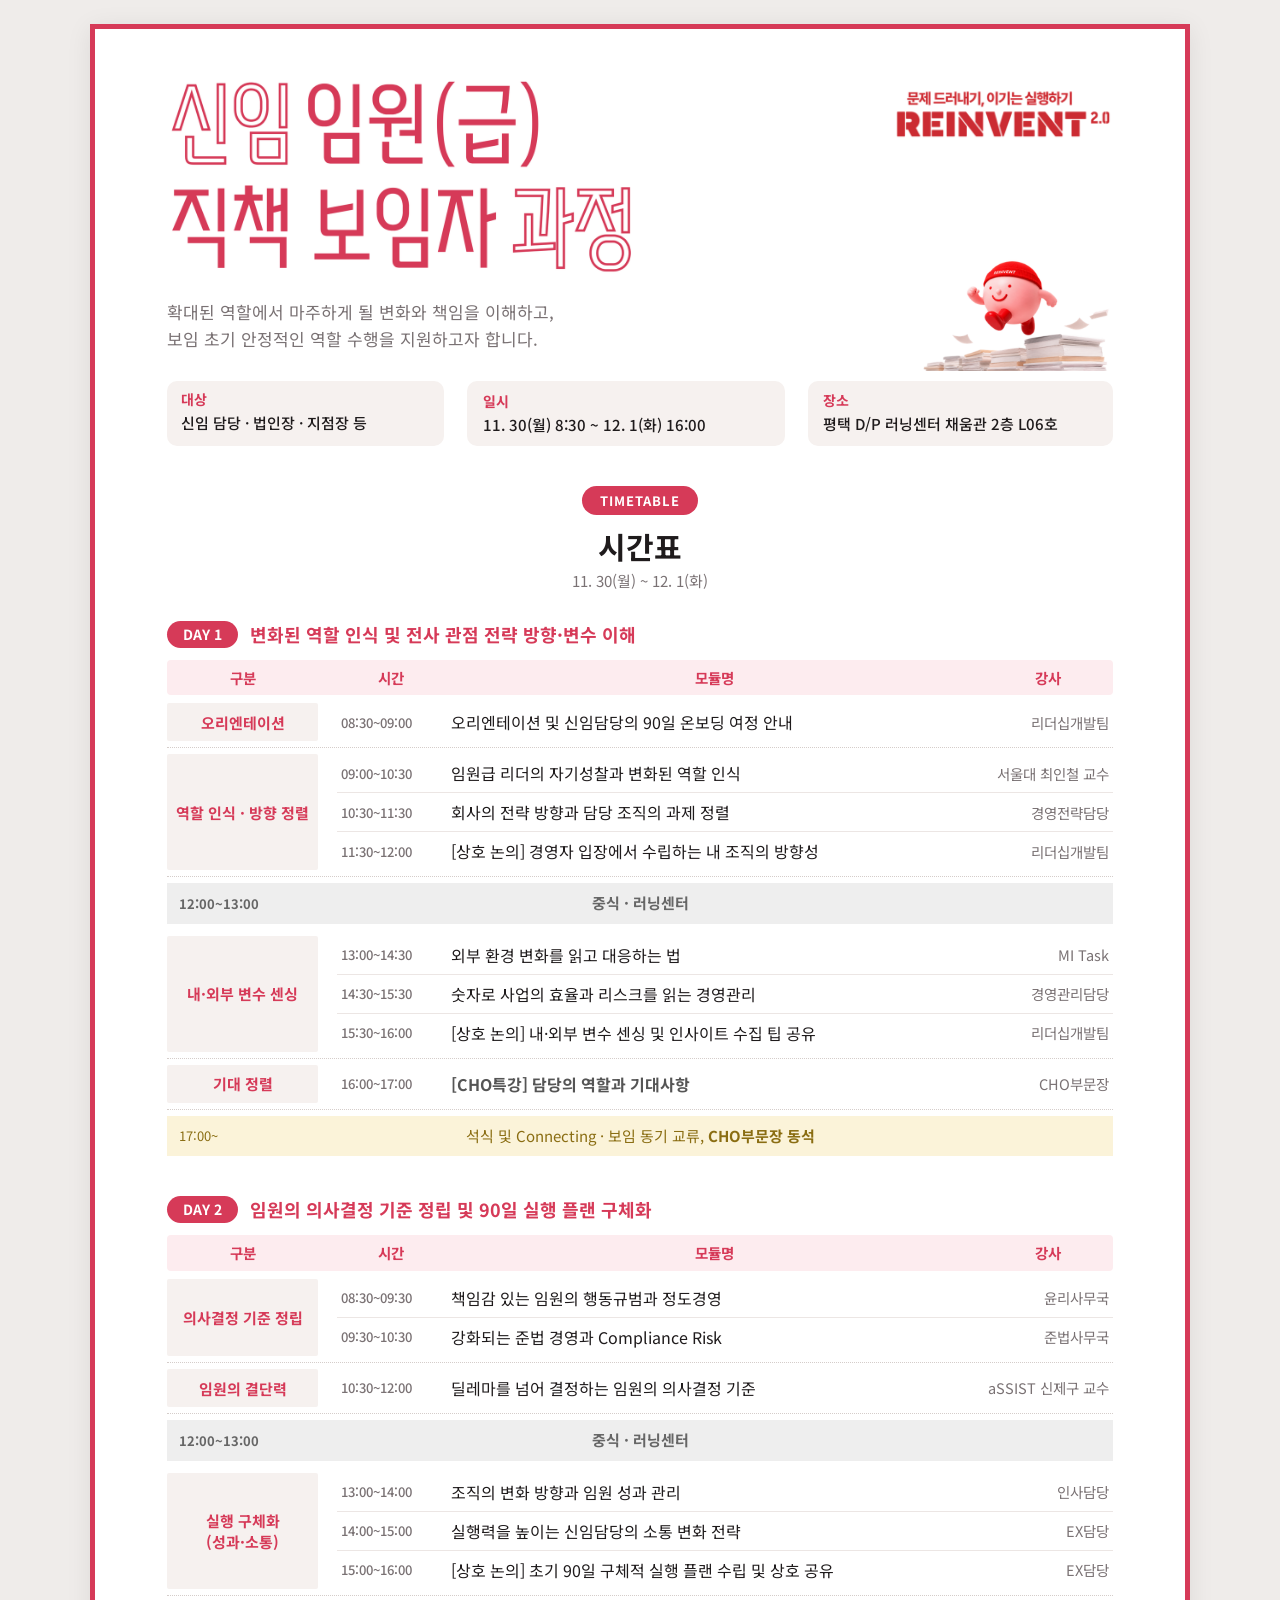
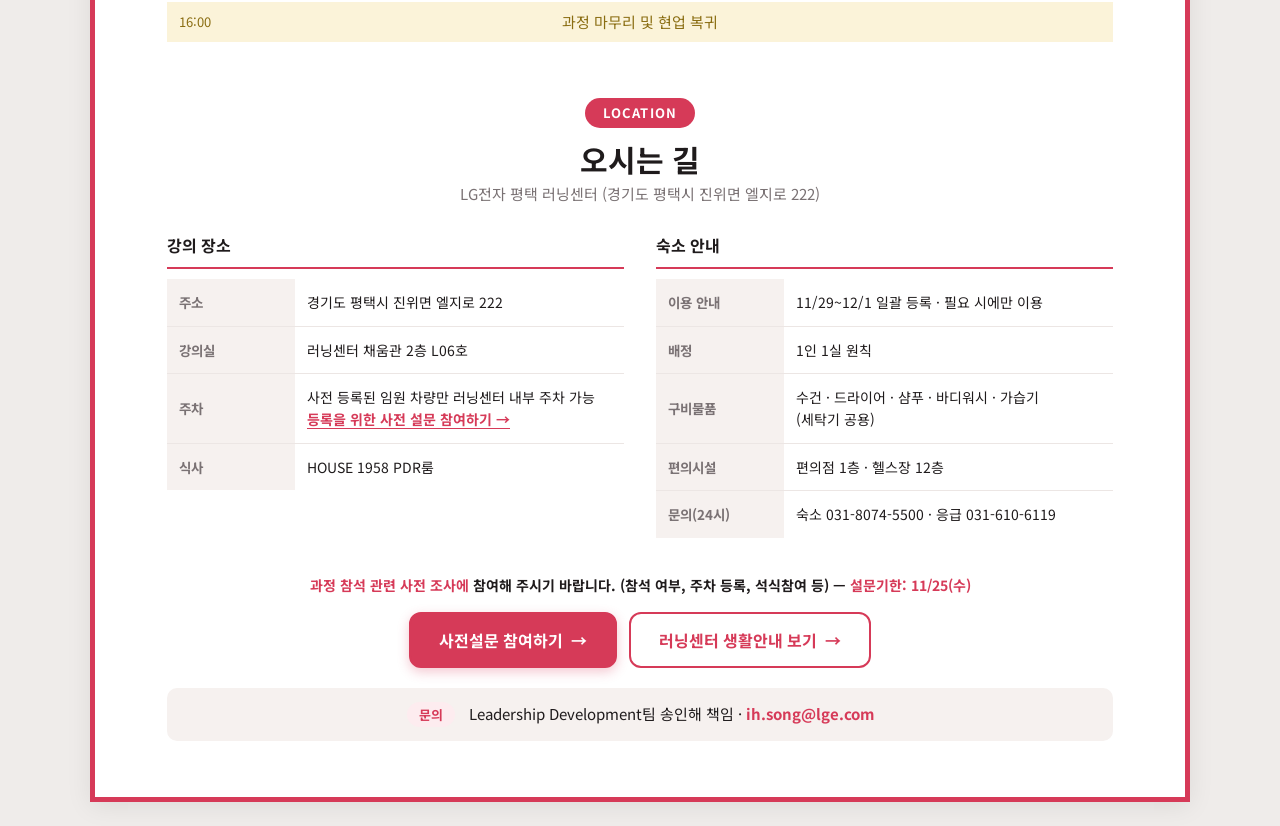
==== commit 31a945eb: "Update index.html" ====
--- a/NEL27/index.html
+++ b/NEL27/index.html
@@ -47,6 +47,7 @@
 .thead .t{flex:none;width:clamp(70px,9.4vw,100px);text-align:center} .thead .n{flex:1;text-align:center} .thead .w{flex:none;width:clamp(96px,15vw,122px);text-align:center}
 .band.dinner,.band.dinner .bt,.band.dinner .bx{font-weight:400}
 .band.dinner strong{font-weight:700}
+.band.closing,.band.closing .bt,.band.closing .bx{font-weight:400}
 .band.lunch{background:#eeeeee;color:#666666}
 .band .bt{text-align:left;font-size:clamp(11px,1.7vw,13px)}
 .endnote{margin:8px 0 0;text-align:right;color:var(--acc);font-weight:500;font-size:clamp(11px,1.7vw,14px)}
@@ -135,7 +136,7 @@
   <div class="dayhead"><span class="pill">DAY 2</span><span class="theme">임원의 의사결정 기준 정립 및 90일 실행 플랜 구체화</span></div>
   <div class="thead"><span class="hc">구분</span><div class="hr"><span class="t">시간</span><span class="n">모듈명</span><span class="w">강사</span></div></div>
   <div class="grp"><h3>의사결정 기준 정립</h3><ul><li class=""><span class="t">08:30~09:30</span><span class="n">책임감 있는 임원의 행동규범과 정도경영</span><span class="w">윤리사무국</span></li><li class=""><span class="t">09:30~10:30</span><span class="n">강화되는 준법 경영과 Compliance Risk</span><span class="w">준법사무국</span></li></ul></div><div class="grp"><h3>임원의 결단력</h3><ul><li class="ts"><span class="t">10:30~12:00</span><span class="n">딜레마를 넘어 결정하는 임원의 의사결정 기준</span><span class="w">aSSIST 신제구 교수</span></li></ul></div><div class="band lunch"><span class="bt">12:00~13:00</span><span class="bx">중식 · 러닝센터</span></div><div class="grp"><h3>실행 구체화<br>(성과·소통)</h3><ul><li class=""><span class="t">13:00~14:00</span><span class="n">조직의 변화 방향과 임원 성과 관리</span><span class="w">인사담당</span></li><li class=""><span class="t">14:00~15:00</span><span class="n">실행력을 높이는 신임담당의 소통 변화 전략</span><span class="w">EX담당</span></li><li class="sp"><span class="t">15:00~16:00</span><span class="n">[상호 논의] 초기 90일 구체적 실행 플랜 수립 및 상호 공유</span><span class="w">EX담당</span></li></ul></div>
-  <div class="band"><span class="bt">16:00</span><span class="bx">과정 마무리 및 현업 복귀</span></div>
+  <div class="band closing"><span class="bt">16:00</span><span class="bx">과정 마무리 및 현업 복귀</span></div>
   
 </section>
   </section>
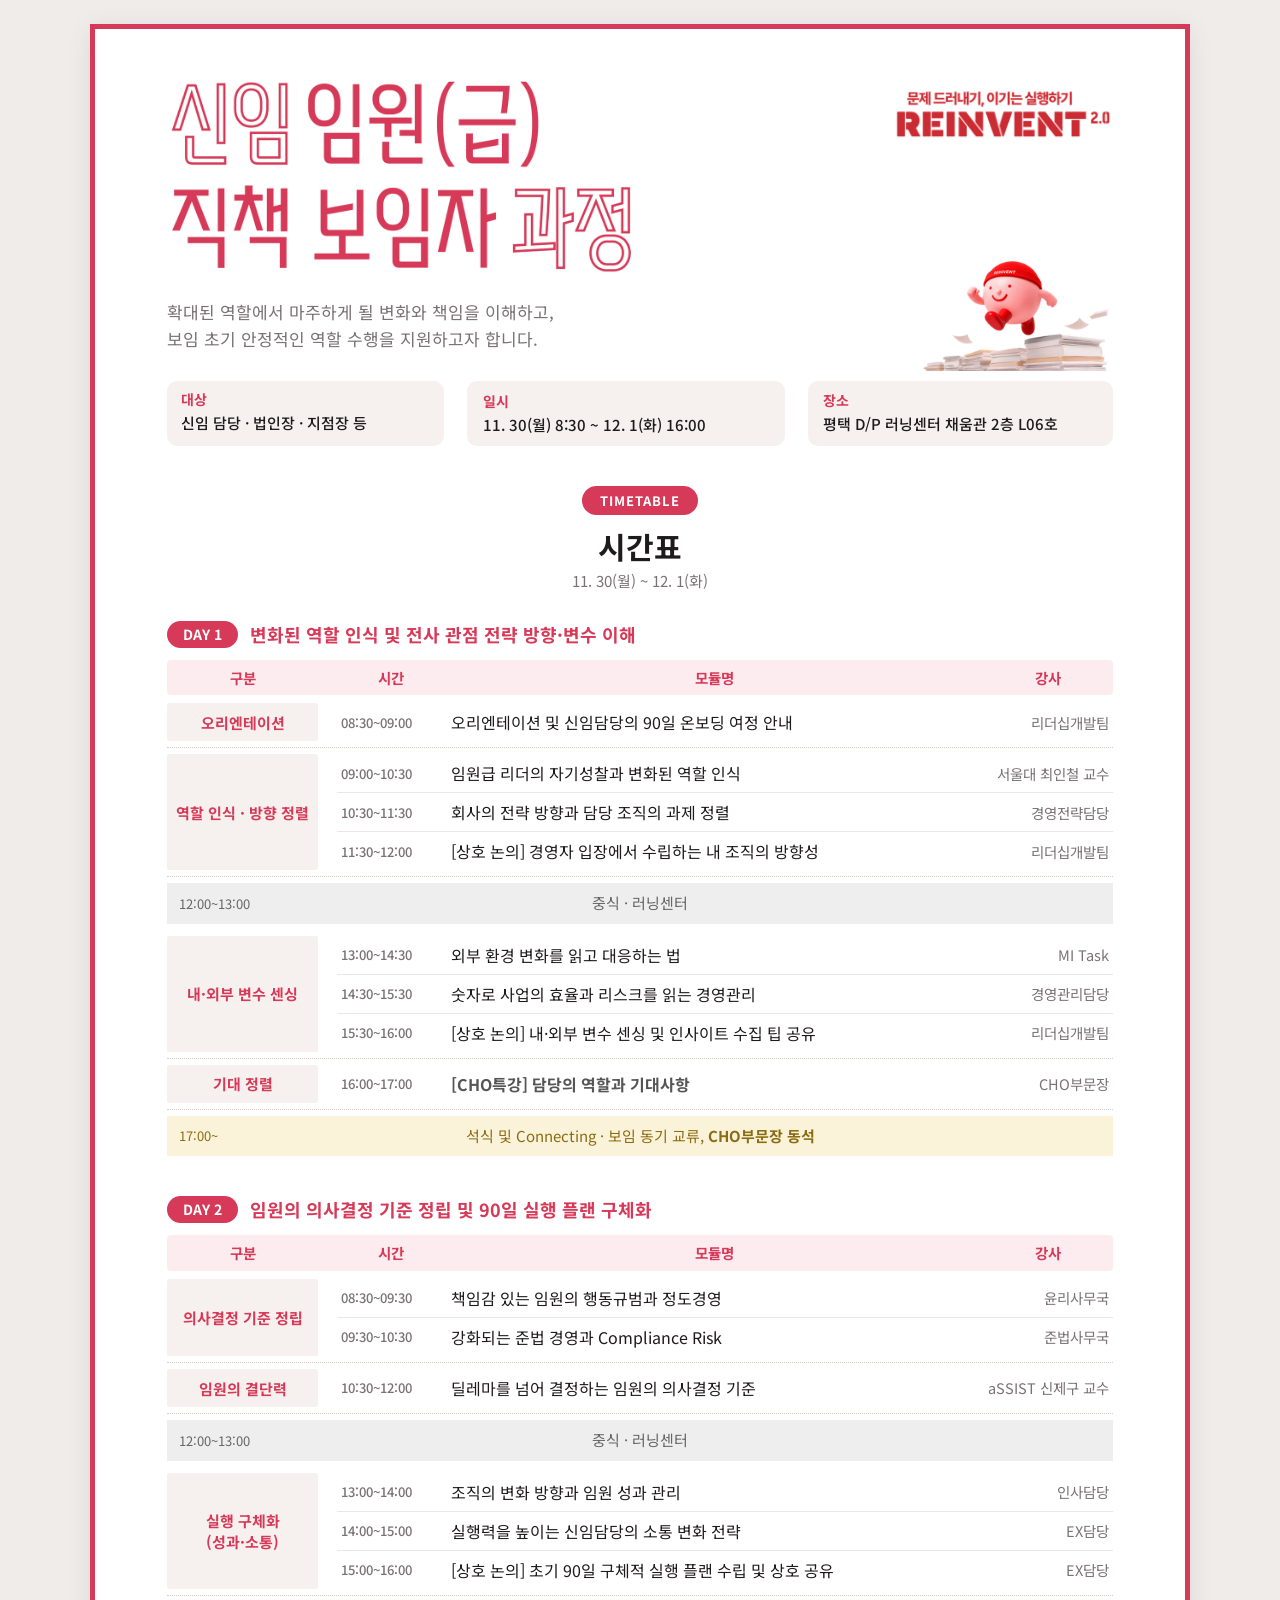
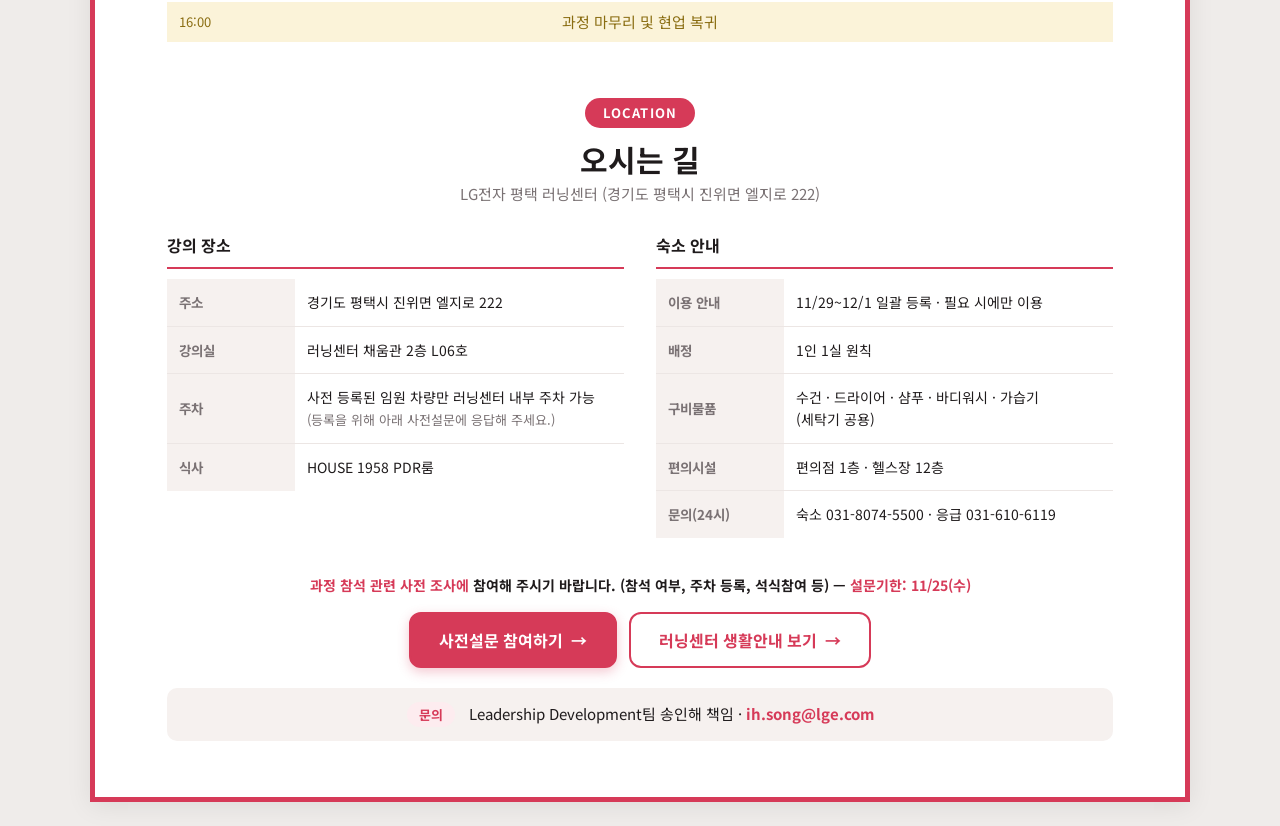
==== commit 9f5b225f: "Update index.html" ====
--- a/NEL27/index.html
+++ b/NEL27/index.html
@@ -49,6 +49,7 @@
 .band.dinner strong{font-weight:700}
 .band.closing,.band.closing .bt,.band.closing .bx{font-weight:400}
 .band.lunch{background:#eeeeee;color:#666666}
+.band.lunch,.band.lunch .bt,.band.lunch .bx{font-weight:400}
 .band .bt{text-align:left;font-size:clamp(11px,1.7vw,13px)}
 .endnote{margin:8px 0 0;text-align:right;color:var(--acc);font-weight:500;font-size:clamp(11px,1.7vw,14px)}
 @media(max-width:560px){
@@ -79,8 +80,7 @@
 .loc-col dt{background:var(--soft);color:var(--mute);font-weight:700;font-size:clamp(12px,1.3vw,13.5px);padding:12px 12px;display:flex;align-items:center;white-space:nowrap}
 .loc-col dd{align-self:center;margin:0;padding:12px 12px;font-size:clamp(12.5px,1.3vw,14px);line-height:1.6}
 .warn{color:var(--acc);font-weight:700}
-.inlink{color:var(--acc);font-weight:700;text-decoration:underline;text-underline-offset:3px;cursor:pointer}
-.inlink:hover{opacity:.8}
+.park-note{color:var(--mute);font-size:.93em}
 .notice{text-align:center;margin:36px 0 0;font-weight:700;line-height:1.6;font-size:clamp(11px,1.35vw,14px);white-space:nowrap}
 .notice .hl{color:var(--acc)}
 .actions{display:flex;justify-content:center;gap:12px;flex-wrap:wrap;margin:16px 0 20px}
@@ -142,7 +142,7 @@
   </section>
   <section class="sec loc"><div class="sec-head"><span class="sec-pill">LOCATION</span><h2 class="sec-title">오시는 길</h2><p class="sec-sub">LG전자 평택 러닝센터 (경기도 평택시 진위면 엘지로 222)</p></div>
   <div class="loc-grid">
-    <div class="loc-col"><h3>강의 장소</h3><dl><div class="r"><dt>주소</dt><dd>경기도 평택시 진위면 엘지로 222</dd></div><div class="r"><dt>강의실</dt><dd>러닝센터 채움관 2층 L06호</dd></div><div class="r"><dt>주차</dt><dd>사전 등록된 임원 차량만 러닝센터 내부 주차 가능<br><a class="inlink" href="https://moaform.com/q/GdDBwv" target="_blank" rel="noopener" data-drawer data-title="사전설문 참여하기">등록을 위한 사전 설문 참여하기 →</a></dd></div><div class="r"><dt>식사</dt><dd>HOUSE 1958 PDR룸</dd></div></dl></div>
+    <div class="loc-col"><h3>강의 장소</h3><dl><div class="r"><dt>주소</dt><dd>경기도 평택시 진위면 엘지로 222</dd></div><div class="r"><dt>강의실</dt><dd>러닝센터 채움관 2층 L06호</dd></div><div class="r"><dt>주차</dt><dd>사전 등록된 임원 차량만 러닝센터 내부 주차 가능<br><span class="park-note">(등록을 위해 아래 사전설문에 응답해 주세요.)</span></dd></div><div class="r"><dt>식사</dt><dd>HOUSE 1958 PDR룸</dd></div></dl></div>
     <div class="loc-col"><h3>숙소 안내</h3><dl><div class="r"><dt>이용 안내</dt><dd>11/29~12/1 일괄 등록 · 필요 시에만 이용</dd></div><div class="r"><dt>배정</dt><dd>1인 1실 원칙</dd></div><div class="r"><dt>구비물품</dt><dd>수건 · 드라이어 · 샴푸 · 바디워시 · 가습기 (세탁기&nbsp;공용)</dd></div><div class="r"><dt>편의시설</dt><dd>편의점 1층 · 헬스장 12층</dd></div><div class="r"><dt>문의(24시)</dt><dd>숙소 031-8074-5500 · 응급 031-610-6119</dd></div></dl></div>
   </div>
   <p class="notice"><span class="hl">과정 참석 관련 사전 조사에</span> 참여해 주시기 바랍니다. (참석 여부, 주차 등록, 석식참여 등) — <span class="hl">설문기한: 11/25(수)</span></p>
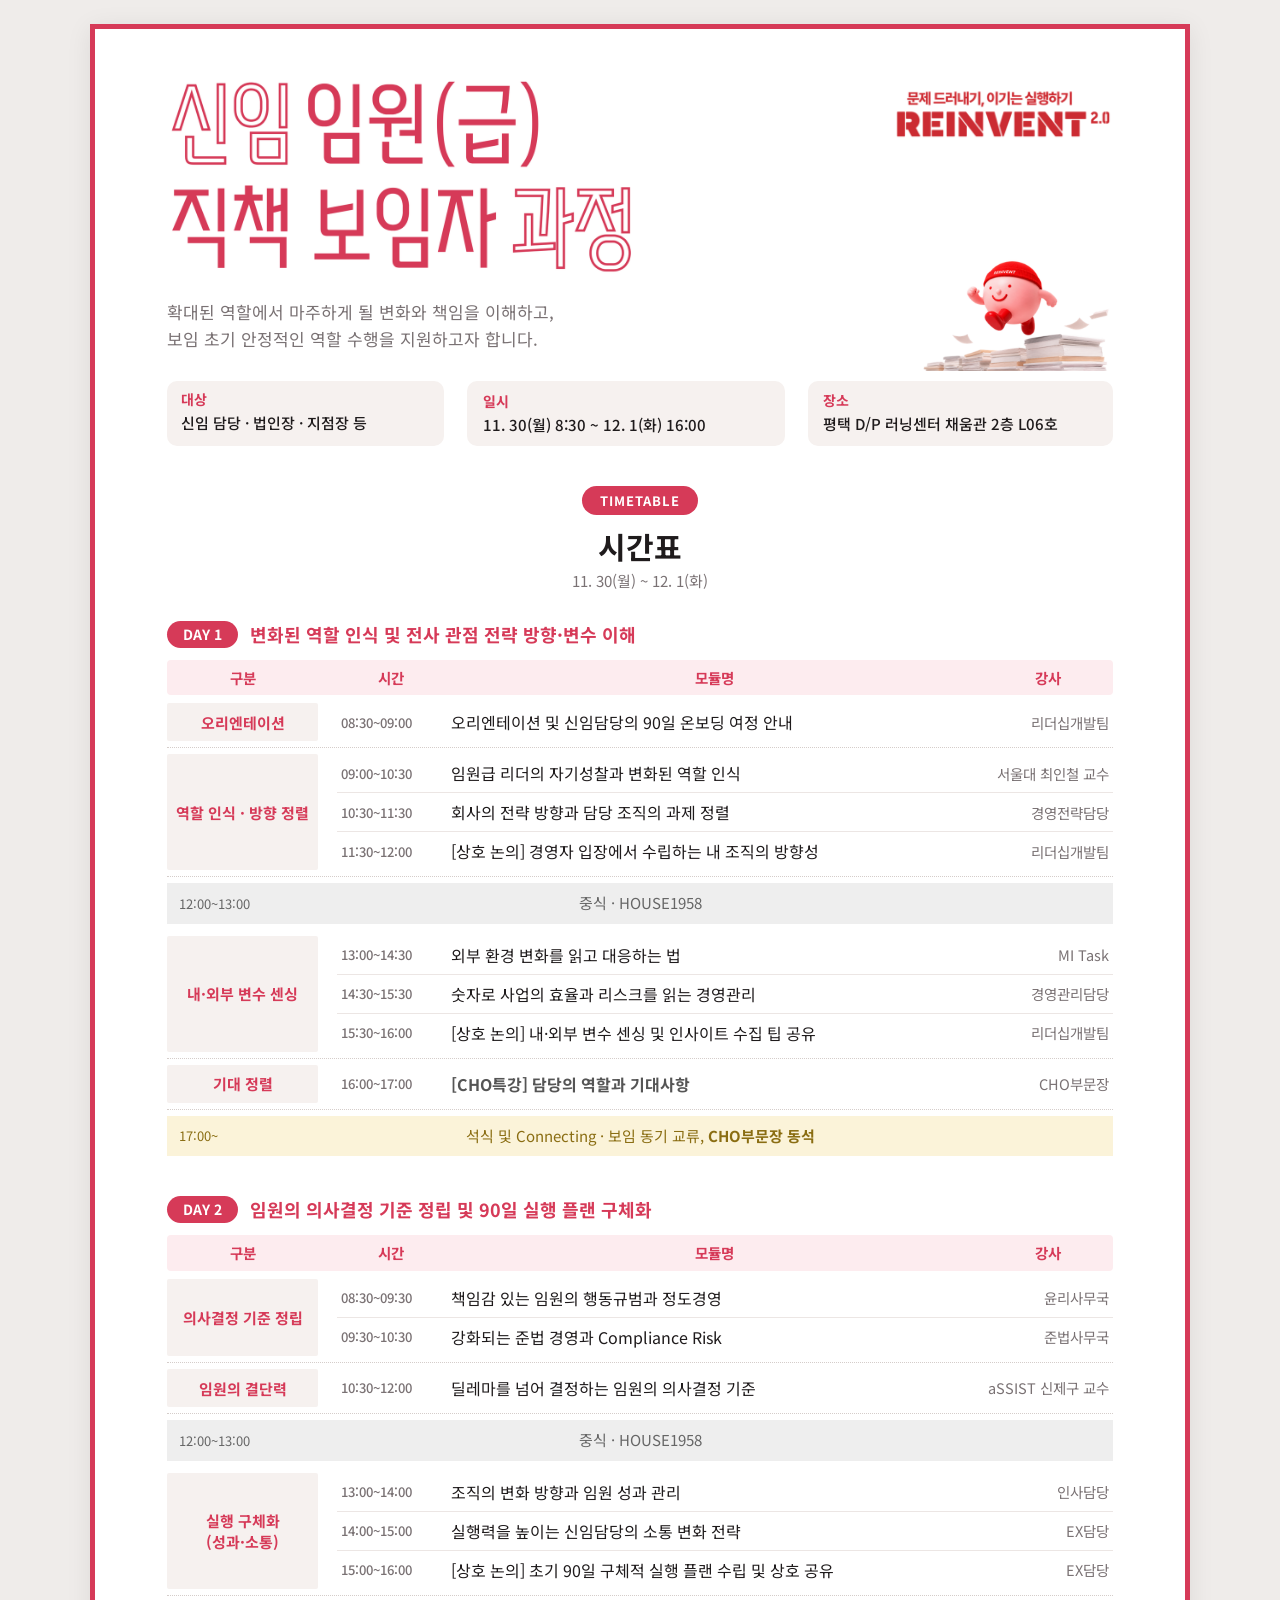
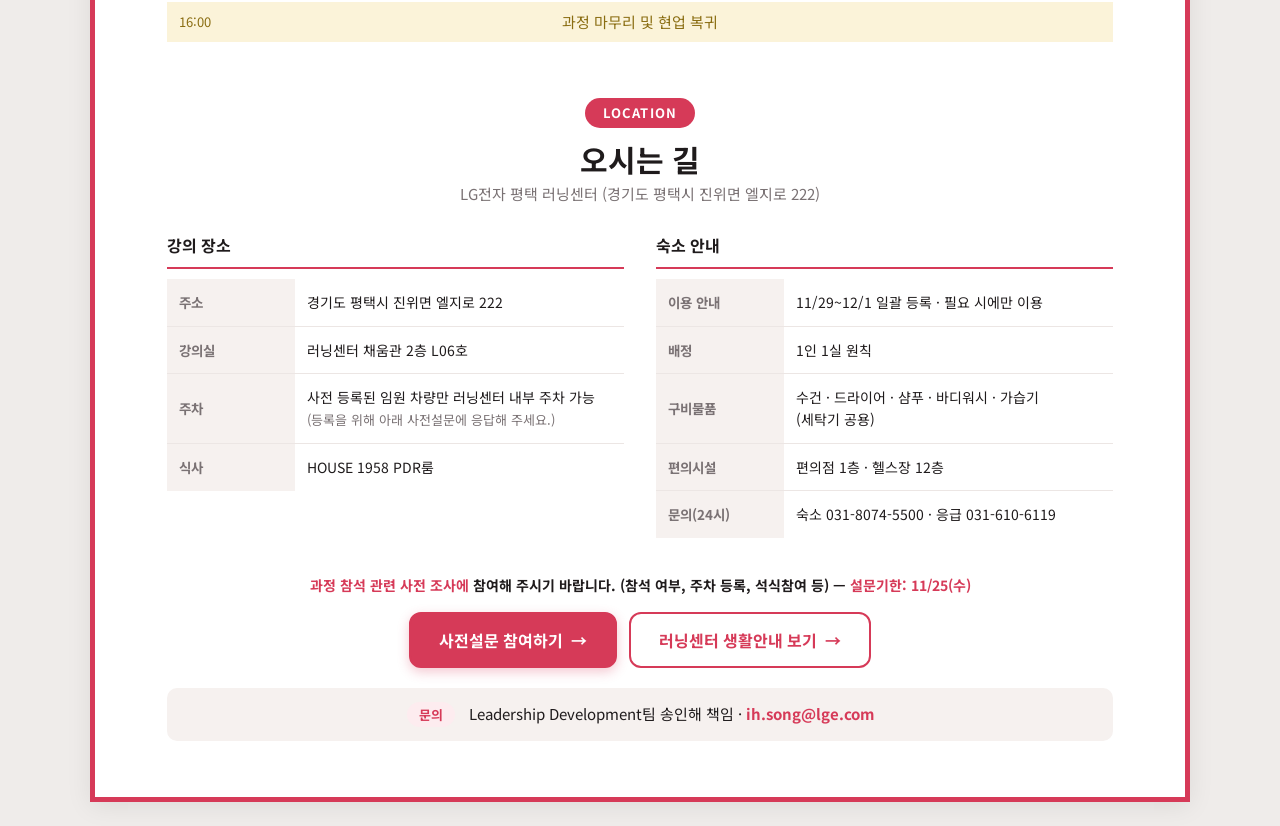
==== commit a40649ae: "Update index.html" ====
--- a/NEL27/index.html
+++ b/NEL27/index.html
@@ -128,14 +128,14 @@
   <section class="day">
   <div class="dayhead"><span class="pill">DAY 1</span><span class="theme">변화된 역할 인식 및 전사 관점 전략 방향·변수 이해</span></div>
   <div class="thead"><span class="hc">구분</span><div class="hr"><span class="t">시간</span><span class="n">모듈명</span><span class="w">강사</span></div></div>
-  <div class="grp"><h3>오리엔테이션</h3><ul><li class=""><span class="t">08:30~09:00</span><span class="n">오리엔테이션 및 신임담당의 90일 온보딩 여정 안내</span><span class="w">리더십개발팀</span></li></ul></div><div class="grp"><h3>역할 인식 · 방향 정렬</h3><ul><li class="ts"><span class="t">09:00~10:30</span><span class="n">임원급 리더의 자기성찰과 변화된 역할 인식</span><span class="w">서울대 최인철 교수</span></li><li class=""><span class="t">10:30~11:30</span><span class="n">회사의 전략 방향과 담당 조직의 과제 정렬</span><span class="w">경영전략담당</span></li><li class="sp"><span class="t">11:30~12:00</span><span class="n">[상호 논의] 경영자 입장에서 수립하는 내 조직의 방향성</span><span class="w">리더십개발팀</span></li></ul></div><div class="band lunch"><span class="bt">12:00~13:00</span><span class="bx">중식 · 러닝센터</span></div><div class="grp"><h3>내·외부 변수 센싱</h3><ul><li class=""><span class="t">13:00~14:30</span><span class="n">외부 환경 변화를 읽고 대응하는 법</span><span class="w">MI Task</span></li><li class=""><span class="t">14:30~15:30</span><span class="n">숫자로 사업의 효율과 리스크를 읽는 경영관리</span><span class="w">경영관리담당</span></li><li class="sp"><span class="t">15:30~16:00</span><span class="n">[상호 논의] 내·외부 변수 센싱 및 인사이트 수집 팁 공유</span><span class="w">리더십개발팀</span></li></ul></div><div class="grp"><h3>기대 정렬</h3><ul><li class="cho"><span class="t">16:00~17:00</span><span class="n">[CHO특강] 담당의 역할과 기대사항</span><span class="w">CHO부문장</span></li></ul></div>
+  <div class="grp"><h3>오리엔테이션</h3><ul><li class=""><span class="t">08:30~09:00</span><span class="n">오리엔테이션 및 신임담당의 90일 온보딩 여정 안내</span><span class="w">리더십개발팀</span></li></ul></div><div class="grp"><h3>역할 인식 · 방향 정렬</h3><ul><li class="ts"><span class="t">09:00~10:30</span><span class="n">임원급 리더의 자기성찰과 변화된 역할 인식</span><span class="w">서울대 최인철 교수</span></li><li class=""><span class="t">10:30~11:30</span><span class="n">회사의 전략 방향과 담당 조직의 과제 정렬</span><span class="w">경영전략담당</span></li><li class="sp"><span class="t">11:30~12:00</span><span class="n">[상호 논의] 경영자 입장에서 수립하는 내 조직의 방향성</span><span class="w">리더십개발팀</span></li></ul></div><div class="band lunch"><span class="bt">12:00~13:00</span><span class="bx">중식 · HOUSE1958</span></div><div class="grp"><h3>내·외부 변수 센싱</h3><ul><li class=""><span class="t">13:00~14:30</span><span class="n">외부 환경 변화를 읽고 대응하는 법</span><span class="w">MI Task</span></li><li class=""><span class="t">14:30~15:30</span><span class="n">숫자로 사업의 효율과 리스크를 읽는 경영관리</span><span class="w">경영관리담당</span></li><li class="sp"><span class="t">15:30~16:00</span><span class="n">[상호 논의] 내·외부 변수 센싱 및 인사이트 수집 팁 공유</span><span class="w">리더십개발팀</span></li></ul></div><div class="grp"><h3>기대 정렬</h3><ul><li class="cho"><span class="t">16:00~17:00</span><span class="n">[CHO특강] 담당의 역할과 기대사항</span><span class="w">CHO부문장</span></li></ul></div>
   <div class="band dinner"><span class="bt">17:00~</span><span class="bx">석식 및 Connecting · 보임 동기 교류, <strong>CHO부문장 동석</strong></span></div>
   
 </section>
   <section class="day">
   <div class="dayhead"><span class="pill">DAY 2</span><span class="theme">임원의 의사결정 기준 정립 및 90일 실행 플랜 구체화</span></div>
   <div class="thead"><span class="hc">구분</span><div class="hr"><span class="t">시간</span><span class="n">모듈명</span><span class="w">강사</span></div></div>
-  <div class="grp"><h3>의사결정 기준 정립</h3><ul><li class=""><span class="t">08:30~09:30</span><span class="n">책임감 있는 임원의 행동규범과 정도경영</span><span class="w">윤리사무국</span></li><li class=""><span class="t">09:30~10:30</span><span class="n">강화되는 준법 경영과 Compliance Risk</span><span class="w">준법사무국</span></li></ul></div><div class="grp"><h3>임원의 결단력</h3><ul><li class="ts"><span class="t">10:30~12:00</span><span class="n">딜레마를 넘어 결정하는 임원의 의사결정 기준</span><span class="w">aSSIST 신제구 교수</span></li></ul></div><div class="band lunch"><span class="bt">12:00~13:00</span><span class="bx">중식 · 러닝센터</span></div><div class="grp"><h3>실행 구체화<br>(성과·소통)</h3><ul><li class=""><span class="t">13:00~14:00</span><span class="n">조직의 변화 방향과 임원 성과 관리</span><span class="w">인사담당</span></li><li class=""><span class="t">14:00~15:00</span><span class="n">실행력을 높이는 신임담당의 소통 변화 전략</span><span class="w">EX담당</span></li><li class="sp"><span class="t">15:00~16:00</span><span class="n">[상호 논의] 초기 90일 구체적 실행 플랜 수립 및 상호 공유</span><span class="w">EX담당</span></li></ul></div>
+  <div class="grp"><h3>의사결정 기준 정립</h3><ul><li class=""><span class="t">08:30~09:30</span><span class="n">책임감 있는 임원의 행동규범과 정도경영</span><span class="w">윤리사무국</span></li><li class=""><span class="t">09:30~10:30</span><span class="n">강화되는 준법 경영과 Compliance Risk</span><span class="w">준법사무국</span></li></ul></div><div class="grp"><h3>임원의 결단력</h3><ul><li class="ts"><span class="t">10:30~12:00</span><span class="n">딜레마를 넘어 결정하는 임원의 의사결정 기준</span><span class="w">aSSIST 신제구 교수</span></li></ul></div><div class="band lunch"><span class="bt">12:00~13:00</span><span class="bx">중식 · HOUSE1958</span></div><div class="grp"><h3>실행 구체화<br>(성과·소통)</h3><ul><li class=""><span class="t">13:00~14:00</span><span class="n">조직의 변화 방향과 임원 성과 관리</span><span class="w">인사담당</span></li><li class=""><span class="t">14:00~15:00</span><span class="n">실행력을 높이는 신임담당의 소통 변화 전략</span><span class="w">EX담당</span></li><li class="sp"><span class="t">15:00~16:00</span><span class="n">[상호 논의] 초기 90일 구체적 실행 플랜 수립 및 상호 공유</span><span class="w">EX담당</span></li></ul></div>
   <div class="band closing"><span class="bt">16:00</span><span class="bx">과정 마무리 및 현업 복귀</span></div>
   
 </section>
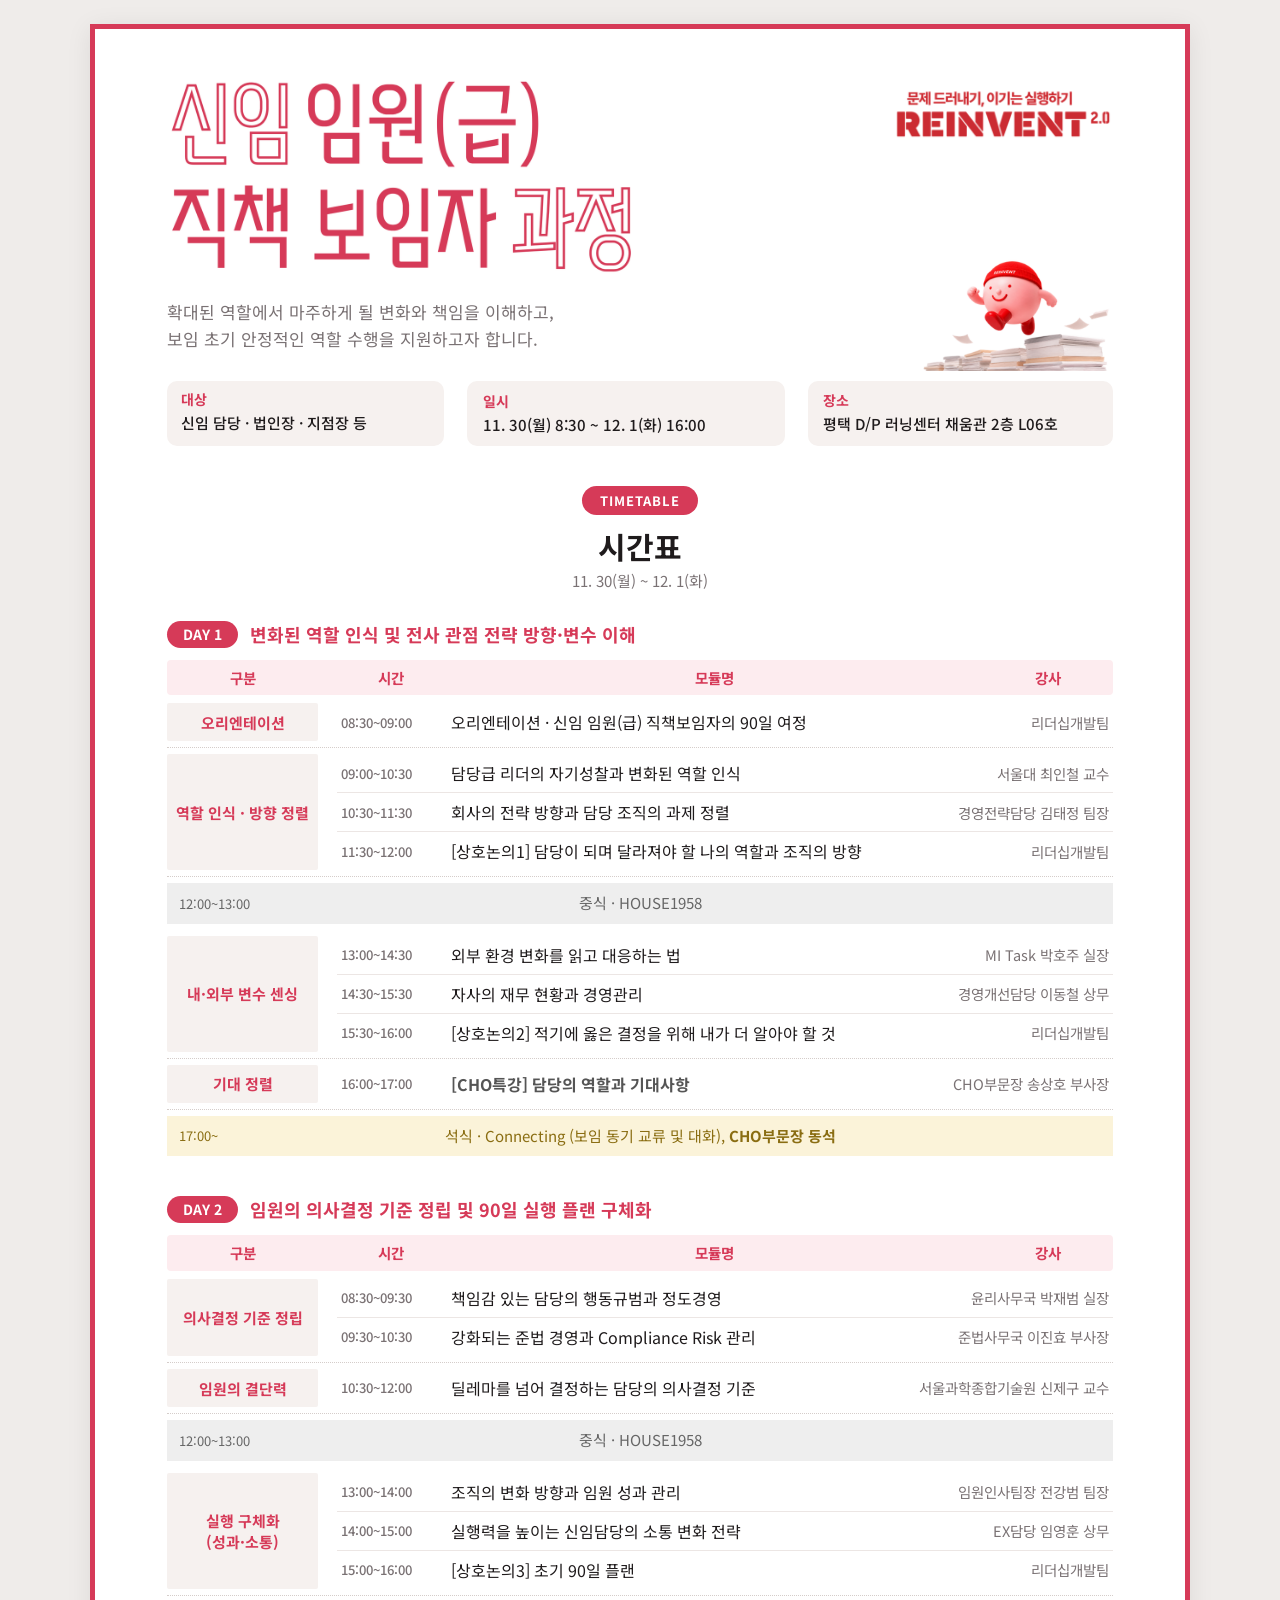
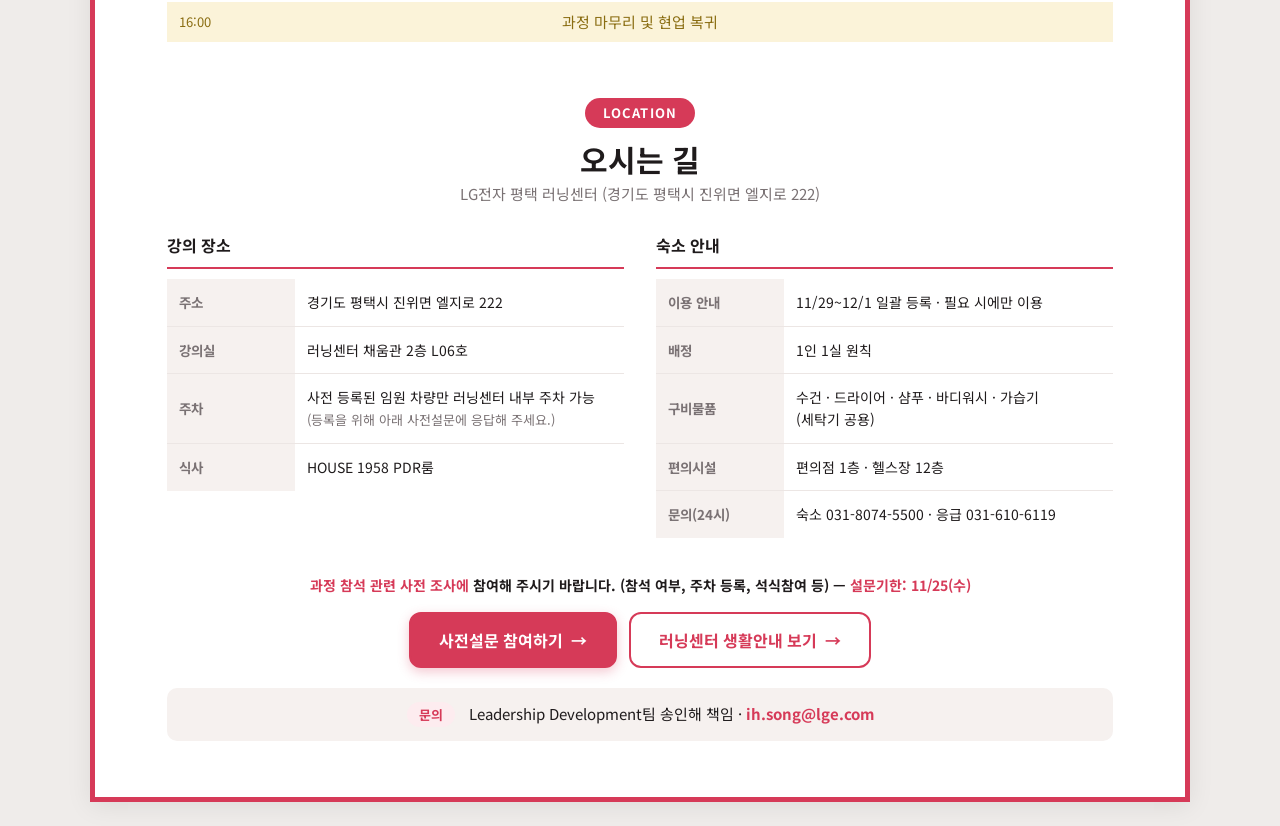
==== commit f53ee8ec: "Update index.html" ====
--- a/NEL27/index.html
+++ b/NEL27/index.html
@@ -128,14 +128,14 @@
   <section class="day">
   <div class="dayhead"><span class="pill">DAY 1</span><span class="theme">변화된 역할 인식 및 전사 관점 전략 방향·변수 이해</span></div>
   <div class="thead"><span class="hc">구분</span><div class="hr"><span class="t">시간</span><span class="n">모듈명</span><span class="w">강사</span></div></div>
-  <div class="grp"><h3>오리엔테이션</h3><ul><li class=""><span class="t">08:30~09:00</span><span class="n">오리엔테이션 및 신임담당의 90일 온보딩 여정 안내</span><span class="w">리더십개발팀</span></li></ul></div><div class="grp"><h3>역할 인식 · 방향 정렬</h3><ul><li class="ts"><span class="t">09:00~10:30</span><span class="n">임원급 리더의 자기성찰과 변화된 역할 인식</span><span class="w">서울대 최인철 교수</span></li><li class=""><span class="t">10:30~11:30</span><span class="n">회사의 전략 방향과 담당 조직의 과제 정렬</span><span class="w">경영전략담당</span></li><li class="sp"><span class="t">11:30~12:00</span><span class="n">[상호 논의] 경영자 입장에서 수립하는 내 조직의 방향성</span><span class="w">리더십개발팀</span></li></ul></div><div class="band lunch"><span class="bt">12:00~13:00</span><span class="bx">중식 · HOUSE1958</span></div><div class="grp"><h3>내·외부 변수 센싱</h3><ul><li class=""><span class="t">13:00~14:30</span><span class="n">외부 환경 변화를 읽고 대응하는 법</span><span class="w">MI Task</span></li><li class=""><span class="t">14:30~15:30</span><span class="n">숫자로 사업의 효율과 리스크를 읽는 경영관리</span><span class="w">경영관리담당</span></li><li class="sp"><span class="t">15:30~16:00</span><span class="n">[상호 논의] 내·외부 변수 센싱 및 인사이트 수집 팁 공유</span><span class="w">리더십개발팀</span></li></ul></div><div class="grp"><h3>기대 정렬</h3><ul><li class="cho"><span class="t">16:00~17:00</span><span class="n">[CHO특강] 담당의 역할과 기대사항</span><span class="w">CHO부문장</span></li></ul></div>
-  <div class="band dinner"><span class="bt">17:00~</span><span class="bx">석식 및 Connecting · 보임 동기 교류, <strong>CHO부문장 동석</strong></span></div>
+  <div class="grp"><h3>오리엔테이션</h3><ul><li class=""><span class="t">08:30~09:00</span><span class="n">오리엔테이션 · 신임 임원(급) 직책보임자의 90일 여정</span><span class="w">리더십개발팀</span></li></ul></div><div class="grp"><h3>역할 인식 · 방향 정렬</h3><ul><li class=""><span class="t">09:00~10:30</span><span class="n">담당급 리더의 자기성찰과 변화된 역할 인식</span><span class="w">서울대 최인철 교수</span></li><li class=""><span class="t">10:30~11:30</span><span class="n">회사의 전략 방향과 담당 조직의 과제 정렬</span><span class="w">경영전략담당 김태정 팀장</span></li><li class=""><span class="t">11:30~12:00</span><span class="n">[상호논의1] 담당이 되며 달라져야 할 나의 역할과 조직의 방향</span><span class="w">리더십개발팀</span></li></ul></div><div class="band lunch"><span class="bt">12:00~13:00</span><span class="bx">중식 · HOUSE1958</span></div><div class="grp"><h3>내·외부 변수 센싱</h3><ul><li class=""><span class="t">13:00~14:30</span><span class="n">외부 환경 변화를 읽고 대응하는 법</span><span class="w">MI Task 박호주 실장</span></li><li class=""><span class="t">14:30~15:30</span><span class="n">자사의 재무 현황과 경영관리</span><span class="w">경영개선담당 이동철 상무</span></li><li class=""><span class="t">15:30~16:00</span><span class="n">[상호논의2] 적기에 옳은 결정을 위해 내가 더 알아야 할 것</span><span class="w">리더십개발팀</span></li></ul></div><div class="grp"><h3>기대 정렬</h3><ul><li class="cho"><span class="t">16:00~17:00</span><span class="n">[CHO특강] 담당의 역할과 기대사항</span><span class="w">CHO부문장 송상호 부사장</span></li></ul></div>
+  <div class="band dinner"><span class="bt">17:00~</span><span class="bx">석식 · Connecting (보임 동기 교류 및 대화), <strong>CHO부문장 동석</strong></span></div>
   
 </section>
   <section class="day">
   <div class="dayhead"><span class="pill">DAY 2</span><span class="theme">임원의 의사결정 기준 정립 및 90일 실행 플랜 구체화</span></div>
   <div class="thead"><span class="hc">구분</span><div class="hr"><span class="t">시간</span><span class="n">모듈명</span><span class="w">강사</span></div></div>
-  <div class="grp"><h3>의사결정 기준 정립</h3><ul><li class=""><span class="t">08:30~09:30</span><span class="n">책임감 있는 임원의 행동규범과 정도경영</span><span class="w">윤리사무국</span></li><li class=""><span class="t">09:30~10:30</span><span class="n">강화되는 준법 경영과 Compliance Risk</span><span class="w">준법사무국</span></li></ul></div><div class="grp"><h3>임원의 결단력</h3><ul><li class="ts"><span class="t">10:30~12:00</span><span class="n">딜레마를 넘어 결정하는 임원의 의사결정 기준</span><span class="w">aSSIST 신제구 교수</span></li></ul></div><div class="band lunch"><span class="bt">12:00~13:00</span><span class="bx">중식 · HOUSE1958</span></div><div class="grp"><h3>실행 구체화<br>(성과·소통)</h3><ul><li class=""><span class="t">13:00~14:00</span><span class="n">조직의 변화 방향과 임원 성과 관리</span><span class="w">인사담당</span></li><li class=""><span class="t">14:00~15:00</span><span class="n">실행력을 높이는 신임담당의 소통 변화 전략</span><span class="w">EX담당</span></li><li class="sp"><span class="t">15:00~16:00</span><span class="n">[상호 논의] 초기 90일 구체적 실행 플랜 수립 및 상호 공유</span><span class="w">EX담당</span></li></ul></div>
+  <div class="grp"><h3>의사결정 기준 정립</h3><ul><li class=""><span class="t">08:30~09:30</span><span class="n">책임감 있는 담당의 행동규범과 정도경영</span><span class="w">윤리사무국 박재범 실장</span></li><li class=""><span class="t">09:30~10:30</span><span class="n">강화되는 준법 경영과 Compliance Risk 관리</span><span class="w">준법사무국 이진효 부사장</span></li></ul></div><div class="grp"><h3>임원의 결단력</h3><ul><li class=""><span class="t">10:30~12:00</span><span class="n">딜레마를 넘어 결정하는 담당의 의사결정 기준</span><span class="w">서울과학종합기술원 신제구 교수</span></li></ul></div><div class="band lunch"><span class="bt">12:00~13:00</span><span class="bx">중식 · HOUSE1958</span></div><div class="grp"><h3>실행 구체화<br>(성과·소통)</h3><ul><li class=""><span class="t">13:00~14:00</span><span class="n">조직의 변화 방향과 임원 성과 관리</span><span class="w">임원인사팀장 전강범 팀장</span></li><li class=""><span class="t">14:00~15:00</span><span class="n">실행력을 높이는 신임담당의 소통 변화 전략</span><span class="w">EX담당 임영훈 상무</span></li><li class=""><span class="t">15:00~16:00</span><span class="n">[상호논의3] 초기 90일 플랜</span><span class="w">리더십개발팀</span></li></ul></div>
   <div class="band closing"><span class="bt">16:00</span><span class="bx">과정 마무리 및 현업 복귀</span></div>
   
 </section>
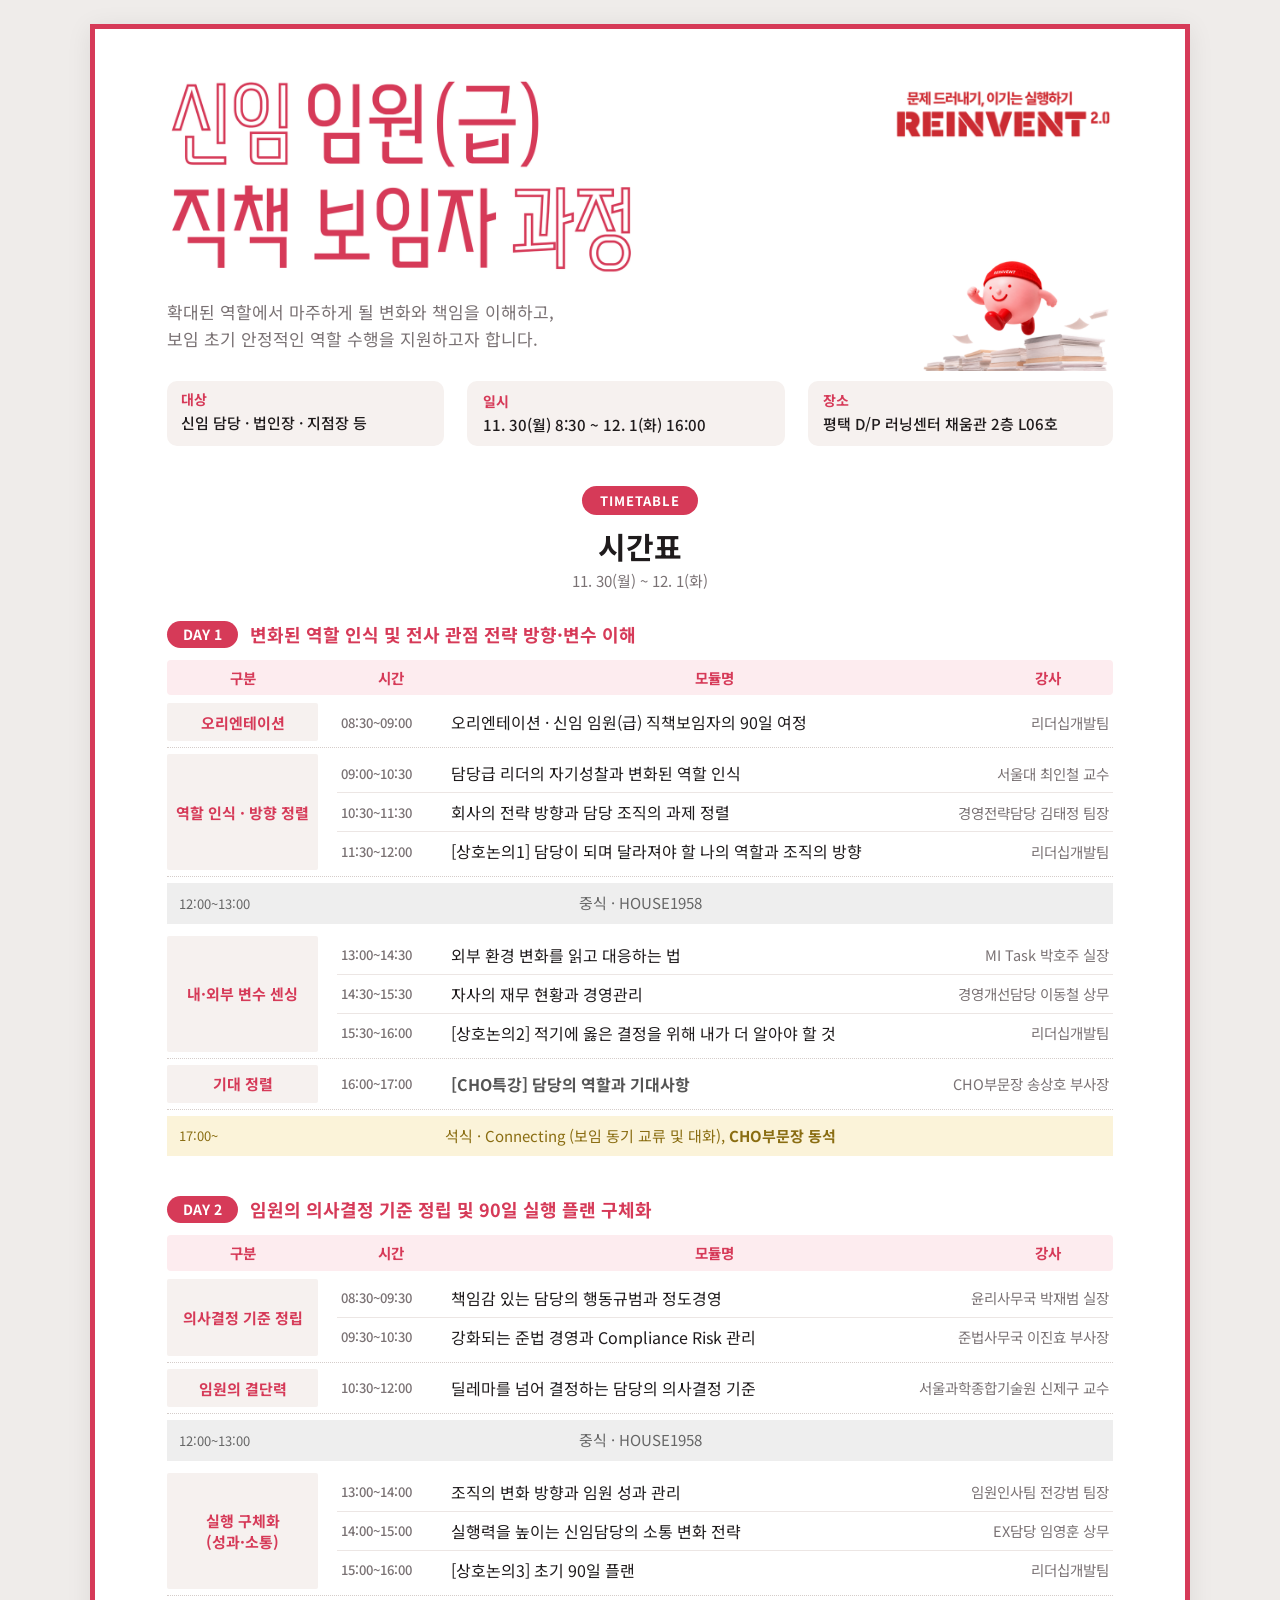
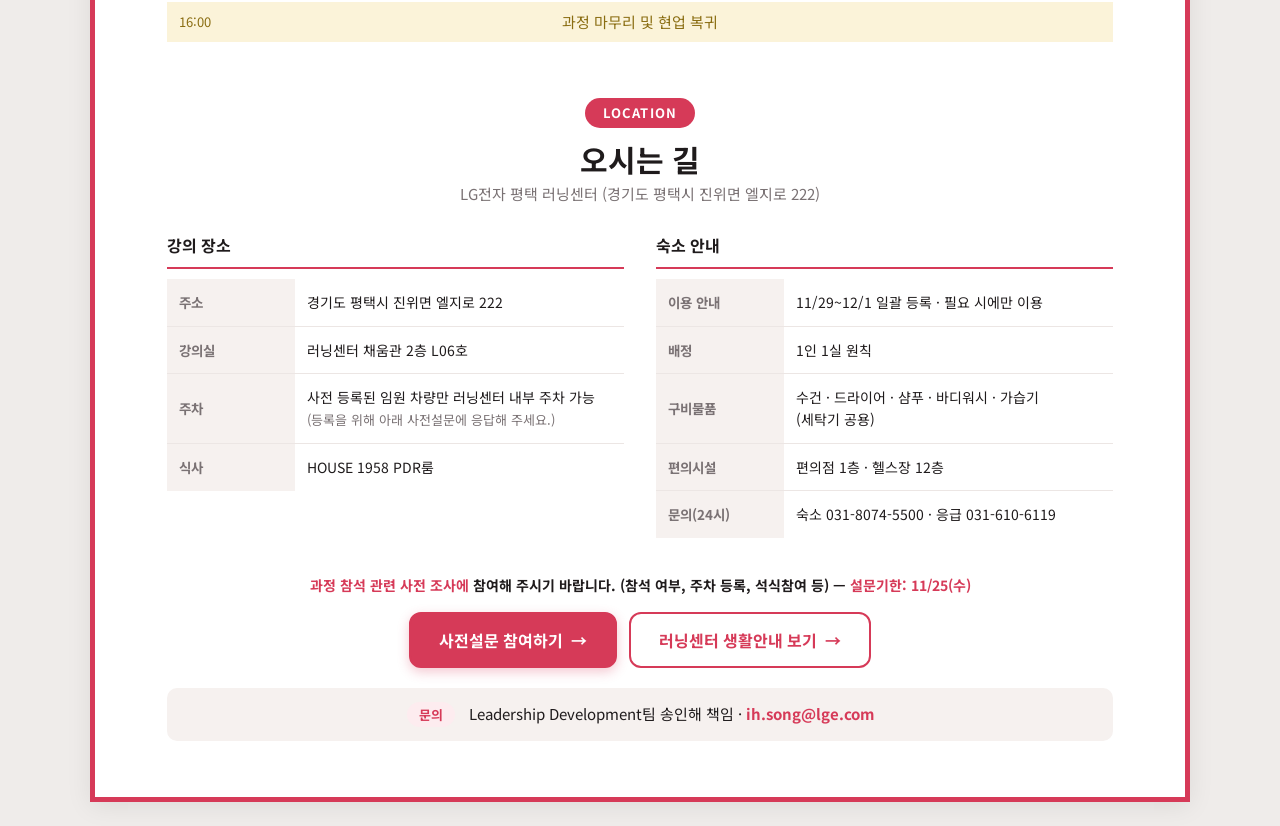
==== commit 9f6a6487: "Update index.html" ====
--- a/NEL27/index.html
+++ b/NEL27/index.html
@@ -135,7 +135,7 @@
   <section class="day">
   <div class="dayhead"><span class="pill">DAY 2</span><span class="theme">임원의 의사결정 기준 정립 및 90일 실행 플랜 구체화</span></div>
   <div class="thead"><span class="hc">구분</span><div class="hr"><span class="t">시간</span><span class="n">모듈명</span><span class="w">강사</span></div></div>
-  <div class="grp"><h3>의사결정 기준 정립</h3><ul><li class=""><span class="t">08:30~09:30</span><span class="n">책임감 있는 담당의 행동규범과 정도경영</span><span class="w">윤리사무국 박재범 실장</span></li><li class=""><span class="t">09:30~10:30</span><span class="n">강화되는 준법 경영과 Compliance Risk 관리</span><span class="w">준법사무국 이진효 부사장</span></li></ul></div><div class="grp"><h3>임원의 결단력</h3><ul><li class=""><span class="t">10:30~12:00</span><span class="n">딜레마를 넘어 결정하는 담당의 의사결정 기준</span><span class="w">서울과학종합기술원 신제구 교수</span></li></ul></div><div class="band lunch"><span class="bt">12:00~13:00</span><span class="bx">중식 · HOUSE1958</span></div><div class="grp"><h3>실행 구체화<br>(성과·소통)</h3><ul><li class=""><span class="t">13:00~14:00</span><span class="n">조직의 변화 방향과 임원 성과 관리</span><span class="w">임원인사팀장 전강범 팀장</span></li><li class=""><span class="t">14:00~15:00</span><span class="n">실행력을 높이는 신임담당의 소통 변화 전략</span><span class="w">EX담당 임영훈 상무</span></li><li class=""><span class="t">15:00~16:00</span><span class="n">[상호논의3] 초기 90일 플랜</span><span class="w">리더십개발팀</span></li></ul></div>
+  <div class="grp"><h3>의사결정 기준 정립</h3><ul><li class=""><span class="t">08:30~09:30</span><span class="n">책임감 있는 담당의 행동규범과 정도경영</span><span class="w">윤리사무국 박재범 실장</span></li><li class=""><span class="t">09:30~10:30</span><span class="n">강화되는 준법 경영과 Compliance Risk 관리</span><span class="w">준법사무국 이진효 부사장</span></li></ul></div><div class="grp"><h3>임원의 결단력</h3><ul><li class=""><span class="t">10:30~12:00</span><span class="n">딜레마를 넘어 결정하는 담당의 의사결정 기준</span><span class="w">서울과학종합기술원 신제구 교수</span></li></ul></div><div class="band lunch"><span class="bt">12:00~13:00</span><span class="bx">중식 · HOUSE1958</span></div><div class="grp"><h3>실행 구체화<br>(성과·소통)</h3><ul><li class=""><span class="t">13:00~14:00</span><span class="n">조직의 변화 방향과 임원 성과 관리</span><span class="w">임원인사팀 전강범 팀장</span></li><li class=""><span class="t">14:00~15:00</span><span class="n">실행력을 높이는 신임담당의 소통 변화 전략</span><span class="w">EX담당 임영훈 상무</span></li><li class=""><span class="t">15:00~16:00</span><span class="n">[상호논의3] 초기 90일 플랜</span><span class="w">리더십개발팀</span></li></ul></div>
   <div class="band closing"><span class="bt">16:00</span><span class="bx">과정 마무리 및 현업 복귀</span></div>
   
 </section>
